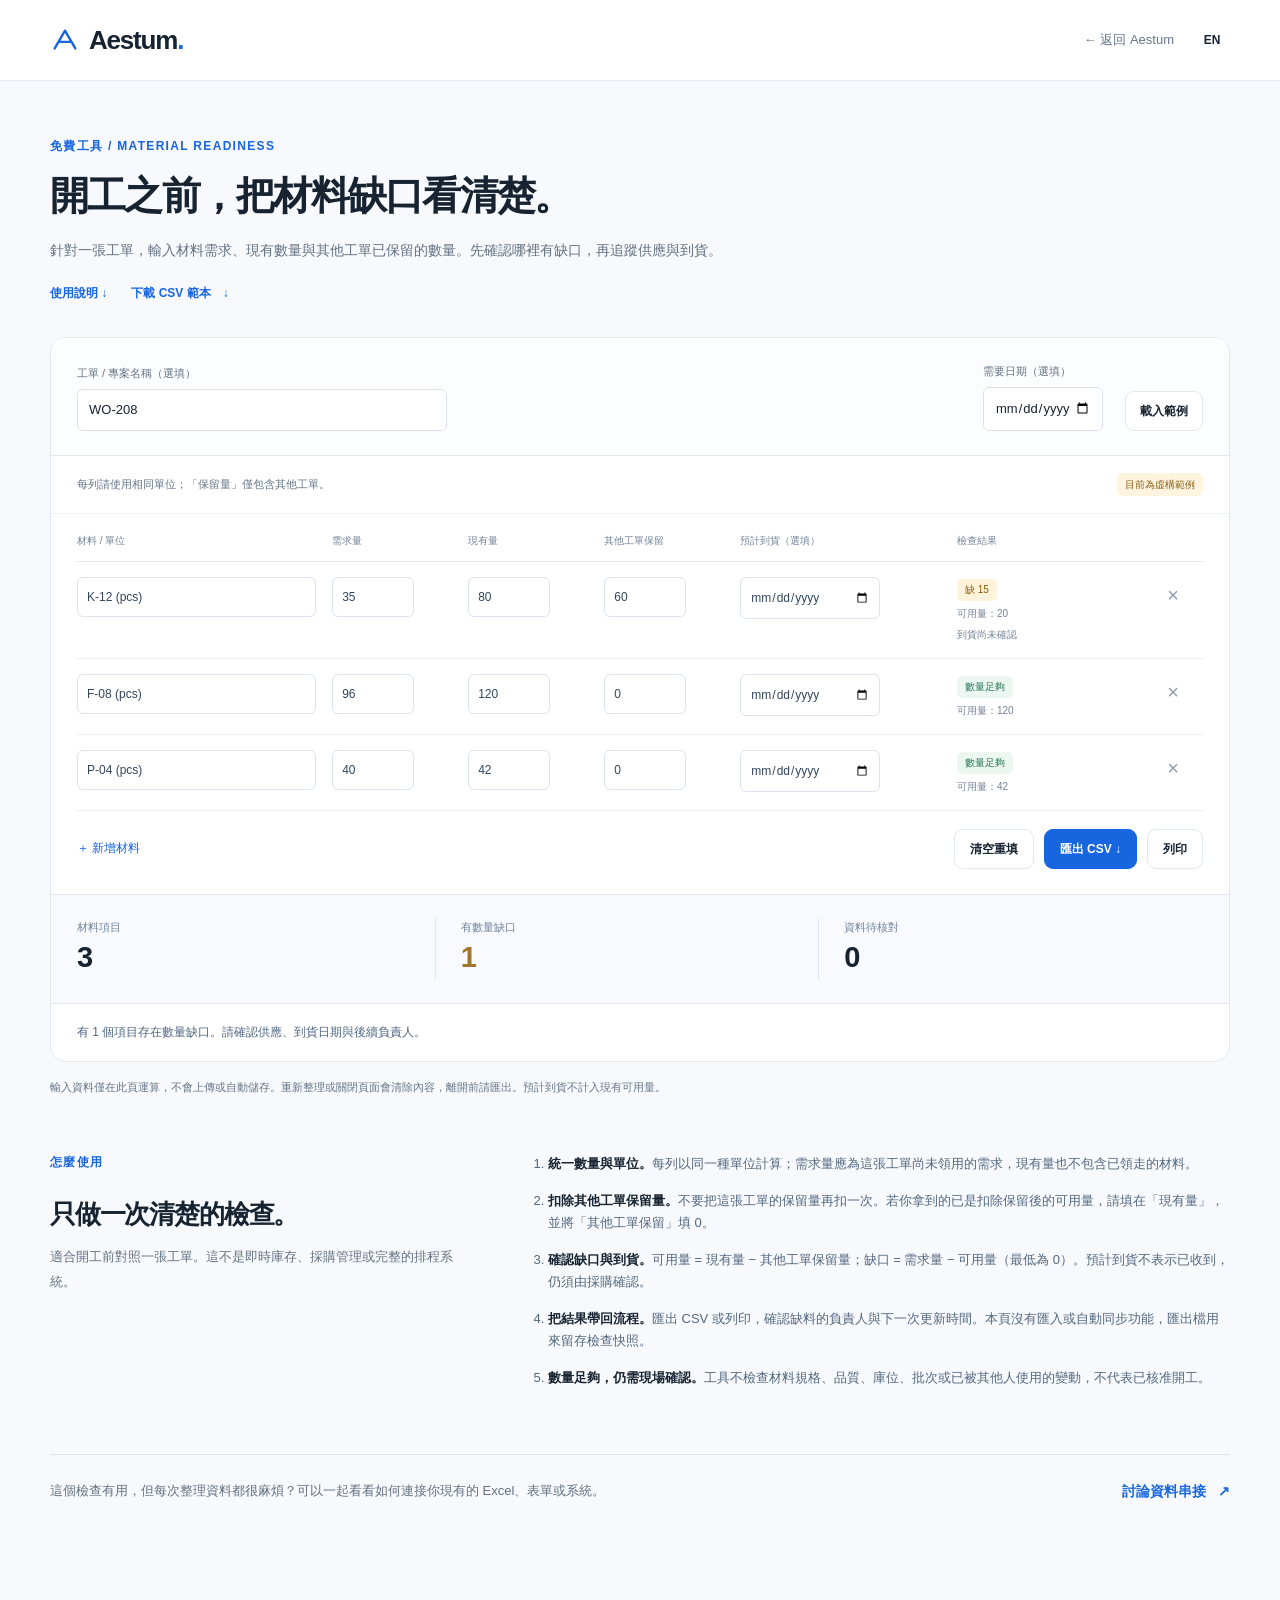
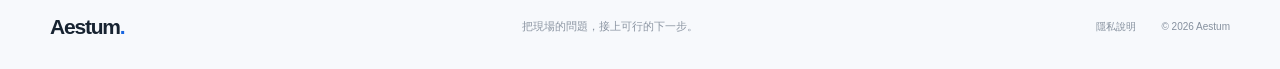
==== material-check.html @ a29f8782 "Build bilingual Aestum website and free material readiness tool" ====
<!doctype html>
<html lang="zh-Hant"><head><meta charset="utf-8"><meta name="viewport" content="width=device-width, initial-scale=1"><meta name="description" content="Aestum 免費開工前備料檢查工具。輸入工單的需求、現有量及其他工單保留量，找出材料缺口並匯出 CSV。資料僅在瀏覽器運算。"><meta name="theme-color" content="#f7f9fc"><title>免費備料檢查工具 — Aestum</title><link rel="icon" href="assets/favicon.svg" type="image/svg+xml"><link rel="stylesheet" href="styles.css"><script src="site.js" defer></script><script src="material-check.js" defer></script></head>
<body class="tool-page"><a class="skip-link" href="#main" data-i18n="skip">跳至主要內容</a><header class="site-header"><div class="container nav-wrap"><a class="brand" href="index.html" aria-label="Aestum 首頁"><svg class="brand-mark" viewBox="0 0 32 32" aria-hidden="true"><path d="M5 25 16 6l11 19M10 18h12"/></svg>Aestum<span class="brand-dot">.</span></a><div class="nav-actions"><a class="tool-nav-link" href="index.html#resources" data-i18n="backToSite">← 返回 Aestum</a><button class="lang-toggle" type="button" aria-label="Switch to English">EN</button></div></div></header>
<main class="tool-main container" id="main"><div class="tool-heading"><span class="eyebrow" data-i18n="toolEyebrow">免費工具 / MATERIAL READINESS</span><h1 data-i18n="toolPageTitle">開工之前，把材料缺口看清楚。</h1><p data-i18n="toolPageIntro">針對一張工單，輸入材料需求、現有數量與其他工單已保留的數量。先確認哪裡有缺口，再追蹤供應與到貨。</p></div><div class="tool-top-links"><a class="text-link" href="#guide" data-i18n="readGuide">使用說明 ↓</a><a class="text-link" href="assets/material-readiness-template.csv" download data-i18n="resourceDownload">下載 CSV 範本 <span aria-hidden="true">↓</span></a></div>
<section class="tool-workspace" aria-label="備料檢查表" data-i18n-aria="toolWorkspaceLabel"><div class="tool-job"><div class="job-name-field"><label for="job-name" data-i18n="jobLabel">工單 / 專案名稱（選填）</label><input id="job-name" type="text" maxlength="120" value="WO-208"></div><div><label for="needed-date" data-i18n="neededDateLabel">需要日期（選填）</label><input id="needed-date" type="date" min="2000-01-01" max="2100-12-31"></div><button id="load-sample" class="button button-secondary" type="button" data-i18n="loadSample">載入範例</button></div>
<div class="tool-data-notice"><span data-i18n="unitsNote">每列請使用相同單位；「保留量」僅包含其他工單。</span><span class="tool-sample-badge" id="sample-indicator" data-i18n="sampleIndicator">目前為虛構範例</span></div>
<div class="tool-table-scroll" role="region" tabindex="0" aria-label="材料表格；小螢幕可左右捲動" data-i18n-aria="tableScrollLabel"><table class="material-table"><caption class="sr-only" data-i18n="tableCaption">材料數量與缺口檢查</caption><thead><tr><th scope="col" data-i18n="materialName">材料 / 單位</th><th scope="col" data-i18n="required">需求量</th><th scope="col" data-i18n="stock">現有量</th><th scope="col" data-i18n="reservedShort">其他工單保留</th><th scope="col" data-i18n="expectedArrival">預計到貨（選填）</th><th scope="col" data-i18n="checkResult">檢查結果</th><th scope="col"><span class="sr-only" data-i18n="remove">移除</span></th></tr></thead><tbody id="material-rows"></tbody></table><p class="tool-empty" id="empty-message" hidden data-i18n="emptyRows">尚未加入材料。點選「新增材料」開始檢查。</p></div>
<div class="tool-toolbar"><button id="add-row" class="add-row" type="button" data-i18n="addMaterial">＋ 新增材料</button><div class="tool-toolbar-actions"><button id="start-blank" class="button button-secondary" type="button" data-i18n="startBlank">清空重填</button><button id="export-csv" class="button" type="button" data-i18n="exportCsv">匯出 CSV ↓</button><button id="print-check" class="button button-secondary" type="button" data-i18n="printCheck">列印</button></div></div>
<div class="tool-summary"><div><span data-i18n="totalItems">材料項目</span><strong id="total-count">0</strong></div><div class="summary-short"><span data-i18n="shortageItems">有數量缺口</span><strong id="shortage-count">0</strong></div><div><span data-i18n="verifyItems">資料待核對</span><strong id="invalid-count">0</strong></div></div><p id="result-note" class="tool-result-note" role="status" aria-live="polite"></p></section>
<p class="tool-privacy-note" data-i18n="toolPrivacy">輸入資料僅在此頁運算，不會上傳或自動儲存。重新整理或關閉頁面會清除內容，離開前請匯出。預計到貨不計入現有可用量。</p><noscript><p class="noscript-note">請啟用 JavaScript 使用試算；你仍可下載 CSV 範本並閱讀下方說明。 / Enable JavaScript to use the calculator.</p></noscript>
<section class="tool-guide" id="guide"><div><span class="eyebrow" data-i18n="guideEyebrow">怎麼使用</span><h2 data-i18n="guideTitle">只做一次清楚的檢查。</h2><p data-i18n="guideIntro">適合開工前對照一張工單。這不是即時庫存、採購管理或完整的排程系統。</p></div><ol class="guide-steps"><li data-i18n="guide1"><b>統一數量與單位。</b>每列以同一種單位計算；需求量應為這張工單尚未領用的需求，現有量也不包含已領走的材料。</li><li data-i18n="guide2"><b>扣除其他工單保留量。</b>不要把這張工單的保留量再扣一次。若你拿到的已是扣除保留後的可用量，請填在「現有量」，並將「其他工單保留」填 0。</li><li data-i18n="guide3"><b>確認缺口與到貨。</b>可用量 = 現有量 − 其他工單保留量；缺口 = 需求量 − 可用量（最低為 0）。預計到貨不表示已收到，仍須由採購確認。</li><li data-i18n="guide4"><b>把結果帶回流程。</b>匯出 CSV 或列印，確認缺料的負責人與下一次更新時間。本頁沒有匯入或自動同步功能，匯出檔用來留存檢查快照。</li><li data-i18n="guide5"><b>數量足夠，仍需現場確認。</b>工具不檢查材料規格、品質、庫位、批次或已被其他人使用的變動，不代表已核准開工。</li></ol><div class="tool-guide-callout"><p data-i18n="toolCtaText">這個檢查有用，但每次整理資料都很麻煩？可以一起看看如何連接你現有的 Excel、表單或系統。</p><a class="text-link" href="index.html?topic=materials#contact" data-i18n="toolCta">討論資料串接 <span aria-hidden="true">↗</span></a></div></section></main>
<footer class="site-footer container"><a class="brand" href="index.html">Aestum<span class="brand-dot">.</span></a><span data-i18n="footerLine">把現場的問題，接上可行的下一步。</span><div><a href="privacy.html" data-i18n="privacyLink">隱私說明</a><span>© 2026 Aestum</span></div></footer></body></html>
---- styles.css ----
:root{--ink:#172331;--muted:#647181;--blue:#1765df;--blue-dark:#1053bc;--line:#e3e8ef;--surface:#f5f7fa;--soft-blue:#edf4ff;--green:#197b61;--amber:#966008;--radius:22px;--font:Inter,-apple-system,BlinkMacSystemFont,"Segoe UI","Noto Sans TC","Microsoft JhengHei",sans-serif}
*{box-sizing:border-box}html{scroll-behavior:smooth;scroll-padding-top:100px}body{margin:0;background:#fff;color:var(--ink);font-family:var(--font);font-size:16px;line-height:1.7;-webkit-font-smoothing:antialiased}a{color:inherit;text-decoration:none}button,input,select,textarea{font:inherit}button,a,input,textarea,select{-webkit-tap-highlight-color:transparent}button{cursor:pointer}button:disabled{cursor:default;opacity:.55}a,button{touch-action:manipulation}button:focus-visible,a:focus-visible,input:focus-visible,select:focus-visible,textarea:focus-visible,summary:focus-visible,[tabindex="0"]:focus-visible{outline:3px solid #75a7f3;outline-offset:5px}button{color:inherit}h1,h2,h3,h4,p{margin:0}h1,h2,h3,h4{line-height:1.3;letter-spacing:-.035em}p{overflow-wrap:break-word}svg{display:block}img{max-width:100%}[hidden]{display:none!important}.container{width:min(1180px,calc(100% - 80px));margin-inline:auto}.text-blue{color:var(--blue)}.skip-link{position:fixed;z-index:100;left:18px;top:-80px;background:var(--ink);color:white;padding:10px 20px;border-radius:8px}.skip-link:focus{top:12px}
.site-header{position:sticky;top:0;background:rgba(255,255,255,.94);backdrop-filter:blur(20px);border-bottom:1px solid rgba(227,232,239,.8);z-index:30}.nav-wrap{min-height:80px;display:flex;align-items:center;justify-content:space-between;gap:24px}.brand{font-size:26px;font-weight:700;letter-spacing:-1.2px;display:inline-flex;align-items:center;line-height:1;white-space:nowrap}.brand-dot{color:var(--blue)}.brand-mark{width:30px;height:30px;fill:none;stroke:var(--blue);stroke-width:2.5;stroke-linecap:round;stroke-linejoin:round;margin-right:9px}.desktop-nav{display:flex;gap:30px;font-size:14px;font-weight:500}.desktop-nav a{color:#4e5a68;transition:color .2s}.desktop-nav a:hover,.text-link:hover{color:var(--blue-dark)}.nav-actions{display:flex;align-items:center;gap:20px}.lang-toggle{padding:8px 4px;border:0;background:transparent;font-size:12px;font-weight:600;min-width:36px}.button{display:inline-flex;align-items:center;justify-content:center;gap:20px;background:var(--blue);color:#fff;border:1px solid var(--blue);border-radius:9px;padding:13px 23px;font-weight:600;font-size:15px;line-height:1.5;min-height:49px;transition:background .2s,transform .2s,box-shadow .2s}.button:hover{background:var(--blue-dark);border-color:var(--blue-dark);box-shadow:0 5px 16px #1765df1a;transform:translateY(-1px)}.button-small{padding:9px 16px;min-height:40px;font-size:13px;gap:17px}.button-secondary{background:white;color:var(--ink);border-color:var(--line)}.button-secondary:hover{background:var(--surface);border-color:#bac8db}.menu-toggle{display:none;width:38px;height:40px;border:0;background:none;padding:10px 4px}.menu-toggle span{display:block;height:2px;background:var(--ink);margin:6px 0;border-radius:2px}.mobile-nav{padding:8px 24px 20px;border-top:1px solid var(--line)}.mobile-nav a{display:block;padding:10px 0;font-size:15px}
.hero{display:grid;grid-template-columns:1fr 1.05fr;align-items:center;gap:40px;min-height:695px;padding-block:86px 96px}.eyebrow{display:flex;align-items:center;gap:12px;color:var(--blue);font-size:12px;font-weight:650;letter-spacing:.11em;line-height:1.6;margin-bottom:24px}.eyebrow-line{width:24px;height:2px;background:var(--blue)}h1{font-size:clamp(40px,4.1vw,58px);font-weight:650;line-height:1.3;letter-spacing:-.065em}.hero-description{font-size:16px;line-height:1.95;color:var(--muted);margin-top:25px;max-width:455px}.hero-actions{display:flex;align-items:center;gap:28px;margin-top:31px;flex-wrap:wrap}.text-link{display:inline-flex;align-items:center;gap:12px;font-size:14px;font-weight:600;color:var(--blue);line-height:1.6}.hero-footnote{font-size:12px;color:#747f8b;margin-top:22px}.hero-visual{position:relative;padding:30px 0 32px 8px;isolation:isolate}.hero-visual:before{content:"";position:absolute;inset:-50px -24px -55px -40px;border-radius:50%;background:radial-gradient(ellipse,#e6effe8a 0%,#f5f8fc77 47%,transparent 70%);z-index:-2}.orbit{position:absolute;border:1px solid #e2eaf480;border-radius:50%;z-index:-1;pointer-events:none}.orbit-one{inset:-22px 0 -12px -20px;transform:rotate(-18deg)}.orbit-two{inset:12px -12px 5px -45px;transform:rotate(19deg)}.workspace-preview{border:1px solid #e2e7ef;border-radius:15px;background:#fff;box-shadow:0 25px 75px #243e6812,0 6px 15px #1d335407;transform:rotate(-1.5deg);overflow:hidden}.preview-top{padding:17px 22px;display:flex;align-items:center;justify-content:space-between;border-bottom:1px solid #edf0f5}.preview-brand{display:flex;align-items:center;gap:9px;font-size:11px;font-weight:650}.mini-mark{display:inline-flex;align-items:center;justify-content:center;width:21px;height:21px;background:var(--blue);color:#fff;border-radius:5px;font-size:12px}.sample-label{font-size:10px;letter-spacing:.02em;color:#728090;border:1px solid #e6eaf0;border-radius:5px;padding:3px 7px;white-space:nowrap}.preview-heading{display:flex;align-items:center;justify-content:space-between;padding:24px 24px 17px}.micro-label{font-size:10px;letter-spacing:.09em;color:#6e7b8d;font-weight:550}.preview-heading h2{font-size:22px;margin-top:6px;font-weight:650}.preview-date{font-size:10px;color:#8b94a0}.preview-metrics{display:grid;grid-template-columns:repeat(3,1fr);margin:0 24px 19px;padding:16px;background:#f7f9fc;border-radius:9px}.preview-metrics>div{padding:0 14px;border-right:1px solid #e5eaf1}.preview-metrics>div:first-child{padding-left:0}.preview-metrics>div:last-child{border:0;padding-right:0}.preview-metrics span{font-size:10px;display:block;color:var(--muted)}.preview-metrics strong{display:flex;align-items:center;gap:9px;margin-top:2px;font-size:29px;line-height:1.3;font-weight:550;letter-spacing:-1px}.preview-metrics .metric-dot{width:5px;height:5px;border-radius:50%}.amber{background:#d59c3e}.blue{background:#5a8bea}.green{background:#51a389}.preview-task{display:flex;align-items:center;gap:12px;margin:0 24px;padding:14px 0;border-bottom:1px solid #edf0f5}.preview-task:last-of-type{border:0}.preview-task>div{flex:1;min-width:0}.preview-task b{font-weight:600;font-size:11px;display:block;line-height:1.6}.preview-task p{font-size:10px;color:#7b8694;margin-top:2px}.task-icon{width:32px;height:32px;border-radius:8px;display:grid;place-items:center;flex-shrink:0}.task-icon svg{width:19px;height:19px;stroke:currentColor;fill:none;stroke-width:1.5;stroke-linecap:round;stroke-linejoin:round}.amber-icon{background:#fff5e6;color:#b28230}.blue-icon{background:#edf3ff;color:#4b7ecc}.gray-icon{background:#f0f3f7;color:#697c92}.pill{display:inline-flex;align-items:center;justify-content:center;font-size:10px;font-weight:500;padding:3px 8px;border-radius:5px;white-space:nowrap;line-height:1.6}.pill-amber{background:#fff3db;color:#8b5907}.pill-blue{background:#eef3fe;color:#3968b7}.pill-gray{background:#f1f3f7;color:#627082}.pill-green{background:#edf7f2;color:#287956}.preview-bottom{display:flex;align-items:center;gap:7px;font-size:10px;color:#738295;padding:15px 24px}.status-dot{width:5px;height:5px;border-radius:50%;background:#66a989}.floating-note{position:absolute;bottom:7px;right:20px;display:flex;align-items:center;gap:11px;background:white;box-shadow:0 12px 32px #283f6912;border:1px solid #e8edf4;border-radius:12px;padding:14px 21px;transform:rotate(1deg)}.note-check{width:28px;height:28px;border-radius:50%;display:grid;place-items:center;background:#eaf5ef;color:#2b9067;font-size:14px}.floating-note strong,.floating-note span:not(.note-check){display:block;font-size:11px}.floating-note strong{font-weight:600}.floating-note span:not(.note-check){font-size:10px;color:var(--muted);margin-top:2px}
.context-strip{background:#fafbfd;border-block:1px solid #edf0f5}.context-inner{display:flex;align-items:center;justify-content:space-between;padding-block:25px;gap:24px}.context-inner p{font-size:13px;font-weight:600;color:#5b6979}.context-inner>div{display:flex;align-items:center;gap:24px;font-size:12px;color:#778190}.context-inner i{width:3px;height:3px;background:#aeb8c5;border-radius:50%}.section{padding-block:104px}.section-heading{display:flex;justify-content:space-between;align-items:flex-end;gap:30px;margin-bottom:42px}.section-heading .eyebrow,.resource-copy .eyebrow,.about-heading .eyebrow,.contact-section .eyebrow{margin-bottom:15px}h2{font-size:36px;font-weight:600;line-height:1.4;letter-spacing:-.045em}.section-heading>p{font-size:14px;color:var(--muted);line-height:1.9;padding-bottom:4px}.scenario-tabs{display:grid;grid-template-columns:repeat(4,1fr);border-bottom:1px solid var(--line);margin-bottom:0}.scenario-tabs button{border:0;background:none;display:flex;gap:14px;align-items:center;padding:20px 12px;font-size:14px;font-weight:550;color:var(--muted);position:relative}.scenario-tabs button>span:first-child{font-size:10px;color:#8b98aa;font-weight:500;letter-spacing:.03em}.scenario-tabs button[aria-selected="true"]{color:var(--blue)}.scenario-tabs button[aria-selected="true"]:after{content:"";height:3px;position:absolute;bottom:-1px;left:0;right:0;background:var(--blue);border-radius:2px}.scenario-tabs button:hover{background:#f8faff}.scenario-panel{display:grid;grid-template-columns:.83fr 1fr;gap:66px;padding:43px 40px;background:#f7f9fc;border:1px solid #e8edf3;border-top:0;border-radius:0 0 16px 16px;align-items:center;min-height:458px}.scenario-number{font-size:10px;color:#73839b;letter-spacing:.14em;font-weight:600;display:block;margin-bottom:18px}.scenario-copy h3{font-size:29px;line-height:1.5;font-weight:600;margin-bottom:16px}.scenario-copy>p{font-size:14px;color:var(--muted);line-height:1.95}.scenario-outcome{border-left:2px solid #b9cdeb;padding-left:15px;margin:23px 0}.scenario-outcome p{font-size:12px;color:#53647a;margin-top:6px;line-height:1.8}.demo-surface{background:white;border:1px solid #e2e8f1;border-radius:12px;box-shadow:0 8px 25px #273d5c05;overflow:hidden}.demo-header{display:flex;justify-content:space-between;align-items:center;gap:12px;padding:18px 20px;border-bottom:1px solid #edf0f5}.demo-header strong{font-size:12px;font-weight:600}.capacity-chart{padding:25px 23px 19px}.chart-scale{display:flex;justify-content:space-between;font-size:10px;color:#8a95a3;margin-bottom:22px}.chart-row{margin-bottom:19px}.chart-row>div:first-child{display:flex;justify-content:space-between;font-size:12px;margin-bottom:8px}.chart-row b{font-weight:600;font-size:12px}.chart-row small{font-weight:400;color:#8b96a4}.chart-track{height:13px;background:#f0f3f8;position:relative;border-radius:3px}.chart-track>span{display:block;width:var(--bar);background:#80a9e7;height:100%;border-radius:3px}.chart-track>i{position:absolute;left:80%;height:21px;top:-4px;width:1px;background:#93a1b4}.overloaded .chart-track>span{background:#dcb777}.overloaded>div:first-child>span{color:#956d2f}.exception-note{margin:0 20px 19px;background:#fff9ef;border:1px solid #f7ecd8;border-radius:8px;display:flex;align-items:flex-start;gap:11px;padding:13px}.exception-symbol{flex-shrink:0;border:1px solid #c79848;border-radius:50%;width:17px;height:17px;line-height:15px;font-size:11px;text-align:center;color:#ad7c2b;margin-top:2px}.exception-note b{font-size:11px;font-weight:600;color:#8b672f}.exception-note p{font-size:10px;color:#917c5c;margin-top:4px}.demo-footnote{font-size:10px;color:#7f8b9b;padding:0 20px 17px;line-height:1.8}.examples-note{text-align:center;color:#87909b;font-size:11px;margin-top:19px}.material-equation{display:flex;align-items:center;justify-content:space-around;padding:24px 14px}.material-equation>div{display:flex;flex-direction:column;text-align:center}.material-equation>span{color:#a4aeba}.material-equation div>span{font-size:10px;color:var(--muted)}.material-equation strong{font-size:29px;font-weight:550;line-height:1.5}.equation-result strong{color:var(--blue)}.demo-table{margin:0 20px 20px}.demo-table-row{display:grid;grid-template-columns:1fr .7fr .8fr;gap:12px;padding:11px 3px;font-size:11px;border-bottom:1px solid #edf0f5;align-items:center}.demo-table-row .pill{justify-self:start}.table-heading{font-size:10px;color:#8a94a1}.handoff-detail{padding:22px}.handoff-detail h4{font-size:19px;margin:15px 0 22px}.detail-pair{display:flex;justify-content:space-between;padding:10px 0;border-bottom:1px solid #eef1f6;font-size:11px}.detail-pair>span{color:var(--muted)}.event-line{display:flex;gap:12px;margin-top:19px;align-items:flex-start}.event-line>i{width:8px;height:8px;border-radius:50%;background:#b7cce9;margin-top:5px;flex-shrink:0}.event-line b{display:block;font-size:11px;font-weight:500}.event-line div>span{display:block;font-size:10px;color:#8b97a5;margin-top:3px}.brief-item{margin:0 20px;display:flex;gap:14px;padding:18px 0;border-bottom:1px solid #edf0f5}.brief-item>span{font-size:10px;color:#7091c2;margin-top:3px}.brief-item b{font-size:12px;font-weight:600}.brief-item p{font-size:11px;color:var(--muted);margin-top:3px}.brief-item small{font-size:9px;color:#8b97a5}.review-note{margin:17px 20px 12px;font-size:10px;color:#48648b;background:#f2f6fc;border-radius:6px;padding:10px 12px}
.resource-section{background:#f4f7fb;border-block:1px solid #ebeff5;padding-block:85px}.resource-layout{display:grid;grid-template-columns:1.15fr .85fr;gap:110px;align-items:center}.resource-copy h2{font-size:39px}.resource-copy>p{font-size:14px;color:var(--muted);line-height:1.95;max-width:470px;margin-top:21px}.check-list{list-style:none;padding:0;margin:22px 0 26px;display:grid;gap:8px;font-size:13px;color:#536173}.check-list li:before{content:"✓";color:var(--blue);margin-right:12px;font-size:12px}.resource-actions{display:flex;align-items:center;gap:24px;flex-wrap:wrap}.small-note,.resource-copy .small-note{font-size:11px;color:#7a8594;line-height:1.8;margin-top:16px}.tool-preview{display:block;background:white;border:1px solid #e1e7ef;border-radius:18px;padding:29px 32px;box-shadow:0 18px 45px #233e6310;transition:transform .2s,box-shadow .2s}.tool-preview:hover{transform:translateY(-4px);box-shadow:0 23px 55px #233e6318}.tool-preview-top{display:flex;justify-content:space-between;align-items:center;margin-bottom:33px}.tool-preview-top svg{width:43px;height:43px;stroke:#6289c4;fill:#f4f8ff;stroke-width:1.5}.free-tag{color:var(--blue);background:#edf4ff;border-radius:5px;padding:5px 10px;font-size:10px}.tool-preview h3{font-size:25px;margin:10px 0 8px;font-weight:600}.tool-preview>p{font-size:13px;color:var(--muted);margin-bottom:21px}.tool-sample-row{display:flex;justify-content:space-between;align-items:center;padding:12px 0;border-bottom:1px solid #eff2f6;font-size:12px;color:#536173}.tool-check{color:var(--green);font-size:13px;padding-right:8px}.tool-preview-bottom{display:flex;justify-content:space-between;align-items:center;margin-top:23px;font-size:10px;color:#85909e}.round-arrow{display:grid;place-items:center;border-radius:50%;background:#f0f5fe;color:var(--blue);width:30px;height:30px;font-size:17px}.steps{display:grid;grid-template-columns:repeat(3,1fr);gap:45px;padding-top:7px}.steps article{border-top:1px solid #d7e0eb;padding-top:24px}.step-number{font-size:12px;color:var(--blue);font-weight:550;display:inline-block;margin-bottom:24px}.steps h3{font-size:21px;font-weight:600;margin-bottom:14px}.steps p{color:var(--muted);font-size:13px;line-height:1.95}.step-output{display:block;font-size:11px;color:#41618b;margin-top:23px}.about-section{background:#f8f9fb;border-block:1px solid #edf0f4;padding-block:86px}.about-layout{display:grid;grid-template-columns:1fr 1.05fr;gap:100px}.founder-signature{display:flex;align-items:center;gap:13px;margin:32px 0 21px}.avatar-monogram{height:44px;width:44px;display:grid;place-items:center;background:#e8edf4;color:#566a85;border-radius:50%;font-size:14px;letter-spacing:-1px}.founder-signature strong{font-size:15px;font-weight:600;display:block}.founder-signature div>span{font-size:10px;color:#7c8795;display:block}.about-lead{font-size:15px;color:#4e5e72;line-height:1.95;margin-bottom:15px}.experience-row{display:flex;gap:25px;padding:22px 0;border-bottom:1px solid #e4e9f0}.experience-row>span{font-size:10px;color:#8b9bb0;margin-top:3px}.experience-row h3{font-size:15px;font-weight:600;margin-bottom:7px;letter-spacing:-.01em}.experience-row p{font-size:12px;color:#748093;line-height:1.9}.faq-section{display:grid;grid-template-columns:1fr 1.35fr;gap:65px}.faq-section h2{font-size:31px}.faq-section .eyebrow{margin-bottom:15px}.faq-list details{border-bottom:1px solid var(--line);padding:20px 0}.faq-list details:first-child{padding-top:0}.faq-list summary{list-style:none;font-size:14px;font-weight:550;cursor:pointer;position:relative;padding-right:30px}.faq-list summary::-webkit-details-marker{display:none}.faq-list summary:after{content:"+";position:absolute;right:3px;top:-2px;color:#7b8ca4;font-size:20px;font-weight:400}.faq-list details[open] summary:after{content:"−"}.faq-list details p{font-size:13px;color:var(--muted);line-height:1.9;padding-top:15px}
.contact-section{background:#eef4fd;padding-block:77px;border-block:1px solid #e3ebf8}.contact-layout{display:grid;grid-template-columns:1fr .88fr;gap:125px}.contact-section h2{font-size:40px}.contact-section .contact-layout>div>p:not(.copy-status){font-size:14px;line-height:1.9;color:#63758f;margin-top:22px}.contact-email{display:flex;align-items:center;gap:15px;font-size:19px;letter-spacing:-.3px;font-weight:500;margin-top:28px;color:#255ba4}.copy-email{display:block;font-size:11px;background:none;border:0;padding:5px 0;color:#647e9f;margin-top:5px}.copy-email:hover{text-decoration:underline}.copy-status{font-size:11px;color:#40638f;min-height:18px;margin-top:4px}.contact-form{background:white;border:1px solid #dfe8f4;padding:25px 27px;border-radius:14px;box-shadow:0 8px 22px #38578304}.contact-form label{display:block;font-size:12px;font-weight:550;margin-bottom:8px}.contact-form select,.contact-form textarea{width:100%;border:1px solid #dde4ee;background:#fbfcfe;border-radius:7px;font-size:12px;padding:11px 12px;color:#41536b;margin-bottom:18px}.contact-form textarea{resize:vertical;min-height:112px;line-height:1.8}.contact-form textarea::placeholder{color:#8f9caf}.contact-form .button{width:100%;font-size:13px;min-height:44px;padding-block:10px}.contact-form .small-note{font-size:10px;margin-top:12px;color:#8491a2}.site-footer{display:flex;align-items:center;justify-content:space-between;gap:25px;padding-block:32px}.site-footer .brand{font-size:21px}.site-footer>span{font-size:11px;color:#8b95a2}.site-footer>div{display:flex;gap:25px;font-size:10px;color:#85909e}.site-footer a:hover{color:var(--blue)}.noscript-note{padding:16px;background:#fff4dd;font-size:13px;text-align:center}
.tool-page{background:#f7f9fc}.tool-nav-link{font-size:13px;color:#64758b}.tool-main{padding-block:56px 80px}.tool-heading{max-width:740px}.tool-heading h1{font-size:39px;letter-spacing:-.045em}.tool-heading>p{font-size:14px;color:var(--muted);margin-top:17px}.tool-heading .eyebrow{margin-bottom:15px}.tool-top-links{display:flex;gap:24px;flex-wrap:wrap;margin:21px 0 34px}.tool-top-links a{font-size:12px}.tool-workspace{background:white;border:1px solid var(--line);border-radius:16px;overflow:hidden}.tool-job{display:flex;align-items:flex-end;gap:22px;padding:24px 26px;background:#fcfdff;border-bottom:1px solid var(--line)}.tool-job label{display:block;font-size:11px;color:var(--muted);margin-bottom:6px}.tool-job input{padding:9px 11px;border:1px solid #dbe2ec;border-radius:6px;background:white;min-height:40px;font-size:13px;color:var(--ink);max-width:100%}.job-name-field{flex:1}.job-name-field input{width:100%;max-width:370px}.tool-job button{font-size:12px;padding:9px 14px;min-height:40px}.tool-data-notice{display:flex;justify-content:space-between;align-items:center;gap:16px;padding:17px 26px;font-size:11px;color:#758499;border-bottom:1px solid #eef1f5}.tool-sample-badge{font-size:10px;color:#876119;background:#fff4df;border-radius:5px;padding:3px 8px;white-space:nowrap}.tool-table-scroll{overflow-x:auto;padding:0 26px}.material-table{width:100%;border-collapse:collapse;min-width:825px;text-align:left;font-size:12px}.material-table th{font-size:10px;font-weight:500;color:#738298;padding:18px 8px 12px;border-bottom:1px solid var(--line);white-space:nowrap}.material-table td{padding:15px 8px;border-bottom:1px solid #edf1f6;vertical-align:top}.material-table th:first-child,.material-table td:first-child{padding-left:0}.material-table td:last-child,.material-table th:last-child{padding-right:0}.material-table input{width:100%;min-width:0;padding:9px 9px;border:1px solid #dce4ef;border-radius:6px;background:#fff;color:#33455e;font-size:12px;min-height:38px}.material-table input[type="number"]{width:82px}.material-table input[type="date"]{width:140px}.material-table .item-name{min-width:145px}.material-table .row-status{min-width:145px;padding-top:17px}.row-detail{display:block;font-size:10px;color:#738399;line-height:1.6;margin-top:5px}.remove-row{display:grid;place-items:center;width:30px;height:36px;background:none;border:0;font-size:20px;color:#8e9baf}.remove-row:hover{color:#b44646;background:#fff1f1;border-radius:5px}.material-table input[aria-invalid="true"]{border-color:#bc5a41;background:#fffbf9}.pill-error{background:#ffefea;color:#a3422c}.tool-empty{padding:28px;text-align:center;font-size:13px;color:var(--muted)}.tool-toolbar{display:flex;justify-content:space-between;gap:20px;align-items:center;padding:18px 26px 25px}.tool-toolbar button{font-size:12px}.tool-toolbar .button{min-height:40px;padding:9px 15px}.add-row{border:0;background:none;color:var(--blue);padding:8px 0;font-weight:500}.tool-toolbar-actions{display:flex;gap:10px;flex-wrap:wrap}.tool-summary{display:grid;grid-template-columns:repeat(3,1fr);border-block:1px solid #e2e8f1;background:#f8faff;padding:23px 26px;gap:25px}.tool-summary>div{border-right:1px solid #e1e7f0}.tool-summary>div:last-child{border:0}.tool-summary span{font-size:11px;color:#72839b;display:block}.tool-summary strong{display:block;font-size:29px;font-weight:550;line-height:1.5;letter-spacing:-1px}.tool-summary .summary-short strong{color:#a1762e}.tool-result-note{padding:17px 26px;font-size:12px;color:#506682;line-height:1.9;min-height:55px}.tool-privacy-note{font-size:11px;color:#7c8a9c;line-height:1.9;margin-top:15px}.tool-guide{margin-top:55px;display:grid;grid-template-columns:1fr 1.7fr;gap:65px}.tool-guide h2{font-size:26px}.tool-guide p{font-size:13px;color:var(--muted);line-height:1.9;margin-top:13px}.guide-steps{padding-left:20px;margin:0;display:grid;gap:15px;font-size:13px;color:#53677f}.guide-steps b{font-weight:600;color:var(--ink)}.tool-guide-callout{grid-column:1/-1;border-top:1px solid #dce5f1;padding-top:24px;display:flex;align-items:center;justify-content:space-between;gap:25px}.tool-guide-callout p{margin:0;max-width:750px;font-size:13px}.legal-main{max-width:760px;padding-block:65px 90px}.legal-main h1{font-size:36px;margin-bottom:28px}.legal-main h2{font-size:21px;margin:28px 0 12px}.legal-main p,.legal-main li{font-size:14px;color:#5e7086;line-height:1.95}.legal-main a{color:var(--blue)}
html[lang="en"] h1{font-size:clamp(40px,4.4vw,59px);letter-spacing:-.055em;line-height:1.12}html[lang="en"] .hero-description{font-size:16px;line-height:1.85}html[lang="en"] .preview-task b{font-size:10px}html[lang="en"] .preview-metrics span{font-size:9px}html[lang="en"] h2{letter-spacing:-.045em}html[lang="en"] .scenario-copy h3{font-size:29px;line-height:1.3}html[lang="en"] .desktop-nav{gap:24px}html[lang="en"] .tool-heading h1{font-size:39px}
@media(min-width:1500px){.hero{min-height:745px}.container{width:min(1200px,calc(100% - 100px))}}
@media(max-width:1050px){.container{width:calc(100% - 56px)}.desktop-nav{gap:18px;font-size:12px}.nav-actions{gap:12px}.hero{gap:25px;padding-block:70px;min-height:650px}h1{font-size:44px}.hero-description{font-size:14px}.hero-actions{gap:20px}.preview-task{margin-inline:18px;gap:8px}.preview-task .pill{font-size:9px;padding:3px 5px}.preview-metrics{margin-inline:18px}.preview-heading{padding-inline:18px}.preview-heading h2{font-size:20px}.scenario-panel{gap:35px;padding:32px 28px}.scenario-copy h3{font-size:25px}.scenario-copy>p{font-size:13px}.resource-layout{gap:65px}.about-layout{gap:60px}.contact-layout{gap:65px}.context-inner>div{gap:17px}.section-heading h2{font-size:31px}.section-heading>p{font-size:12px}.hero-visual:before{inset:-30px -10px}.orbit-two{inset:12px -10px 5px -20px}}
@media(max-width:820px){.desktop-nav{display:none}.menu-toggle{display:block}.nav-wrap{min-height:72px}.nav-actions{gap:18px}.hero{grid-template-columns:1fr;padding-block:55px 60px;gap:30px}.hero-copy{max-width:650px}.hero h1{font-size:52px}.hero-description{font-size:16px;max-width:520px}.hero-visual{width:100%;max-width:550px;justify-self:center;padding-top:15px}.preview-task b{font-size:12px}.preview-task p{font-size:10px}.preview-task .pill{font-size:10px}.preview-heading h2{font-size:24px}.context-inner{align-items:flex-start;flex-direction:column;gap:12px}.context-inner>div{gap:24px}.section{padding-block:70px}.section-heading{display:block;margin-bottom:29px}.section-heading>p{margin-top:18px;font-size:14px}.scenario-panel{grid-template-columns:1fr;gap:30px;padding:30px}.scenario-copy h3{font-size:28px}.scenario-copy>p{max-width:540px;font-size:14px}.scenario-outcome{margin:18px 0}.demo-surface{max-width:580px;width:100%}.scenario-tabs button{font-size:12px;gap:10px;padding:16px 8px}.scenario-tabs button>span:first-child{font-size:9px}.resource-layout{gap:40px;grid-template-columns:1fr .85fr}.resource-copy h2{font-size:31px}.tool-preview{padding:23px}.tool-preview h3{font-size:22px}.steps{gap:25px}.steps h3{font-size:18px}.about-layout{gap:40px;grid-template-columns:.9fr 1fr}.about-heading h2{font-size:30px}.founder-signature div>span{font-size:9px}.faq-section{grid-template-columns:1fr;gap:30px}.contact-layout{gap:35px}.contact-section h2{font-size:34px}.contact-email{font-size:16px}.contact-form{padding:22px}.site-footer{flex-wrap:wrap}.site-footer>span{order:3;width:100%}.tool-job{flex-wrap:wrap}.tool-job .job-name-field{min-width:180px}.tool-job button{margin-left:auto}.tool-guide{gap:30px;grid-template-columns:1fr 1.5fr}.tool-guide-callout{flex-direction:column;align-items:flex-start}}
@media(max-width:600px){.container{width:calc(100% - 40px)}.nav-wrap{min-height:68px;gap:10px}.brand{font-size:24px}.brand-mark{width:25px;height:25px;margin-right:7px}.nav-actions{gap:12px}.nav-contact{display:none}.hero{padding-top:42px;padding-bottom:45px;gap:27px}.hero .eyebrow{font-size:10px;margin-bottom:21px}.hero h1{font-size:42px;line-height:1.35}.hero-description{font-size:14px;line-height:1.9;margin-top:19px}.hero-description br{display:none}.hero-actions{gap:20px;margin-top:24px}.hero-actions .button{font-size:13px;padding:12px 18px;gap:14px}.hero-actions .text-link{font-size:12px}.hero-footnote{font-size:10px;margin-top:18px}.hero-visual{padding:14px 4px 28px;max-width:440px}.workspace-preview{transform:none;border-radius:12px}.orbit{display:none}.preview-top{padding:14px 15px}.preview-heading{padding:19px 16px 15px}.preview-heading h2{font-size:20px}.preview-metrics{margin:0 15px 9px;padding:13px}.preview-metrics>div{padding:0 10px}.preview-metrics span{font-size:9px}.preview-metrics strong{font-size:25px}.preview-task{margin-inline:16px;padding:12px 0;gap:9px}.preview-task b{font-size:10px}.preview-task p{font-size:9px}.preview-task .pill{font-size:8px;padding:3px 5px}.task-icon{width:27px;height:27px}.task-icon svg{width:16px}.preview-bottom{font-size:9px;padding:13px 16px}.floating-note{right:16px;bottom:2px;padding:10px 15px;border-radius:9px}.floating-note strong{font-size:10px}.floating-note span:not(.note-check){font-size:9px}.note-check{width:24px;height:24px;font-size:12px}.context-inner{padding-block:20px;gap:10px}.context-inner p{font-size:12px}.context-inner>div{font-size:10px;gap:13px;flex-wrap:wrap}.section{padding-block:58px}.eyebrow{font-size:10px;margin-bottom:15px}.section-heading h2,h2{font-size:28px;line-height:1.5}.section-heading>p{font-size:13px;margin-top:14px}.scenario-tabs{grid-template-columns:repeat(2,1fr);gap:0;border:1px solid var(--line);border-radius:10px 10px 0 0;overflow:hidden;background:#fff}.scenario-tabs button{padding:14px 13px;gap:10px;border-bottom:1px solid #edf1f6;font-size:12px}.scenario-tabs button[aria-selected="true"]{background:#eef4fe}.scenario-tabs button[aria-selected="true"]:after{height:2px}.scenario-panel{padding:26px 18px;gap:28px}.scenario-copy h3{font-size:25px;margin-bottom:13px}.scenario-copy>p{font-size:13px}.scenario-number{font-size:9px;margin-bottom:14px}.scenario-copy .text-link{font-size:12px}.scenario-outcome p{font-size:11px}.demo-header{padding:15px 13px;gap:7px}.demo-header strong{font-size:10px}.sample-label{font-size:8px;padding:3px 5px}.capacity-chart{padding:20px 15px 8px}.chart-scale{font-size:9px}.chart-row b,.chart-row>div:first-child{font-size:11px}.exception-note{margin:0 13px 15px;padding:10px;gap:8px}.exception-note b{font-size:10px}.exception-note p{font-size:9px}.demo-footnote{padding-inline:13px;font-size:9px}.examples-note{font-size:10px;text-align:left;line-height:1.8}.material-equation{padding-inline:10px}.material-equation div>span{font-size:9px}.material-equation strong{font-size:25px}.demo-table{margin-inline:13px}.demo-table-row{font-size:10px;gap:7px}.demo-table-row .pill{font-size:9px}.handoff-detail{padding:18px 15px}.handoff-detail h4{font-size:18px}.brief-item{margin-inline:14px;gap:10px;padding:14px 0}.brief-item b{font-size:11px}.brief-item p{font-size:10px}.review-note{margin-inline:14px;font-size:9px}.resource-section{padding-block:55px}.resource-layout{grid-template-columns:1fr;gap:35px}.resource-copy h2{font-size:31px}.resource-copy>p{font-size:13px}.check-list{font-size:12px;margin-block:19px 24px}.resource-actions{gap:20px}.resource-actions .button{font-size:13px}.resource-actions .text-link{font-size:12px}.resource-copy .small-note{font-size:10px}.tool-preview{max-width:400px;width:100%;padding:26px;justify-self:center}.steps{grid-template-columns:1fr;gap:26px}.steps article{padding-top:20px;display:grid;grid-template-columns:35px 1fr;gap:0 15px}.step-number{grid-row:1/4;margin-top:3px;margin-bottom:0}.steps h3{font-size:20px;margin-bottom:10px}.steps p{font-size:13px}.step-output{grid-column:2;margin-top:15px}.about-section{padding-block:57px}.about-layout{grid-template-columns:1fr;gap:32px}.about-heading h2{font-size:30px}.founder-signature{margin-block:25px 17px}.founder-signature div>span{font-size:10px}.about-lead{font-size:14px}.experience-row{gap:20px}.faq-section{gap:24px}.faq-section h2{font-size:28px}.faq-list summary{font-size:13px}.faq-list details p{font-size:12px}.contact-section{padding-block:55px}.contact-layout{grid-template-columns:1fr;gap:25px}.contact-section h2{font-size:34px}.contact-email{font-size:20px}.contact-form{padding:23px}.site-footer{padding-block:25px;gap:18px}.site-footer>div{font-size:9px;gap:13px}.site-footer>span{font-size:10px}.tool-nav-link{font-size:11px}.tool-main{padding-top:35px}.tool-heading h1,html[lang="en"] .tool-heading h1{font-size:29px}.tool-heading>p{font-size:13px}.tool-top-links{gap:15px}.tool-top-links a{font-size:11px}.tool-job{padding:19px;gap:16px;align-items:flex-start}.tool-job .job-name-field{flex-basis:100%;min-width:0}.job-name-field input{max-width:none}.tool-job button{align-self:flex-end}.tool-job input{font-size:12px}.tool-data-notice{padding:14px 19px;align-items:flex-start;font-size:10px}.tool-table-scroll{padding-inline:19px}.tool-toolbar{padding:17px 19px 22px;flex-wrap:wrap;gap:12px}.tool-toolbar-actions{margin-left:auto}.tool-summary{padding:20px 19px;gap:12px}.tool-summary span{font-size:10px}.tool-summary strong{font-size:25px}.tool-result-note{padding:16px 19px;font-size:11px}.tool-guide{grid-template-columns:1fr;gap:23px;margin-top:40px}.tool-guide h2{font-size:25px}.guide-steps{font-size:12px}.tool-guide-callout p{font-size:12px}.legal-main h1{font-size:29px}.legal-main h2{font-size:20px}.legal-main p,.legal-main li{font-size:13px}html[lang="en"] .hero h1{font-size:43px;line-height:1.15}html[lang="en"] .hero-description{font-size:14px}html[lang="en"] .preview-heading h2{font-size:19px}html[lang="en"] .preview-metrics span{font-size:8px}html[lang="en"] .preview-task b{font-size:9px}html[lang="en"] .preview-task p{font-size:8px}html[lang="en"] .scenario-copy h3{font-size:25px}html[lang="en"] .scenario-tabs button{font-size:11px}}
@media(prefers-reduced-motion:reduce){html{scroll-behavior:auto}*,*:before,*:after{animation:none!important;transition:none!important}}
@media print{.site-header,.site-footer,.tool-top-links,.tool-toolbar,.remove-row,.tool-job button,.tool-guide-callout,.tool-privacy-note,.noscript-note{display:none!important}body.tool-page{background:white;color:#000;font-size:11px}.container{width:100%}.tool-main{padding:0}.tool-heading{margin-bottom:20px}.tool-heading h1{font-size:24px}.tool-workspace{border:1px solid #aaa;overflow:visible}.tool-table-scroll{overflow:visible;padding:0 12px}.material-table{min-width:0;table-layout:fixed;font-size:9px}.material-table th{font-size:8px;white-space:normal}.material-table input,.material-table input[type="number"],.material-table input[type="date"]{width:100%;min-width:0;font-size:9px;padding:2px;border:0;background:none}.material-table .item-name{min-width:0}.material-table .row-status{min-width:0}.material-table th:last-child,.material-table td:last-child{display:none}.tool-data-notice,.tool-job{padding:12px}.tool-job input{border:0;padding:0;background:none}.tool-summary{padding:10px 14px}.tool-summary strong{font-size:19px}.tool-guide{margin-top:22px;gap:20px;grid-template-columns:1fr 2fr}.tool-guide h2{font-size:18px}.tool-guide p,.guide-steps{font-size:10px}.tool-result-note{font-size:10px;padding:12px}.tool-main .eyebrow{margin-bottom:8px}.row-detail{font-size:8px}.pill{font-size:8px}.tool-guide,.tool-summary{break-inside:avoid}a[href]:after{content:none}}
.sr-only{position:absolute;width:1px;height:1px;padding:0;margin:-1px;overflow:hidden;clip:rect(0,0,0,0);white-space:nowrap;border:0}
.tool-table-scroll{position:relative}
.print-value{display:none}
.hero-footnote,.small-note,.examples-note,.sample-label,.tool-privacy-note,.tool-data-notice,.demo-footnote,.copy-email{color:#657487}
@media print{.material-table input{display:none}.print-value{display:block;overflow-wrap:anywhere;font-size:9px;line-height:1.6}.material-table td{padding-block:12px}}
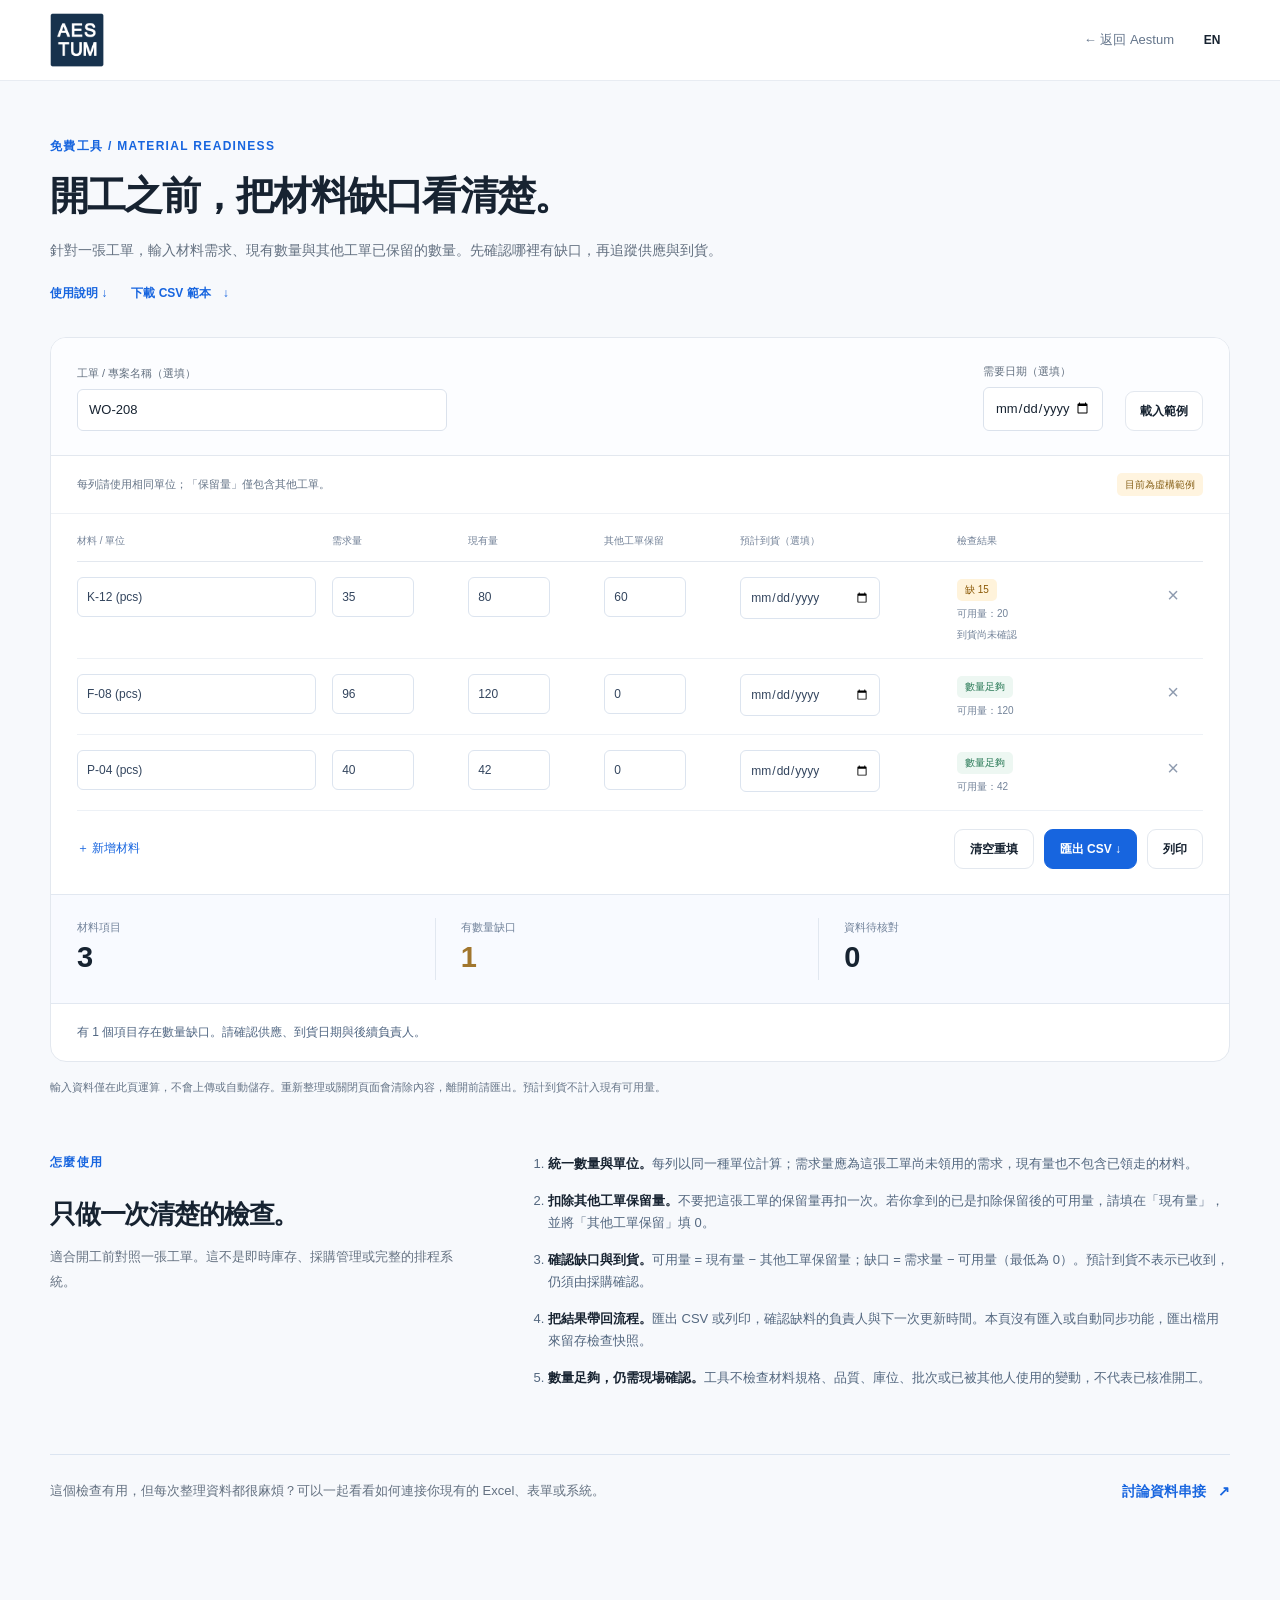
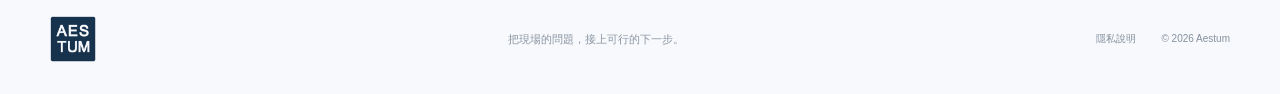
==== commit a83b9e4d: "Use existing Aestum logo across the website" ====
--- a/material-check.html
+++ b/material-check.html
@@ -1,6 +1,6 @@
 <!doctype html>
 <html lang="zh-Hant"><head><meta charset="utf-8"><meta name="viewport" content="width=device-width, initial-scale=1"><meta name="description" content="Aestum 免費開工前備料檢查工具。輸入工單的需求、現有量及其他工單保留量，找出材料缺口並匯出 CSV。資料僅在瀏覽器運算。"><meta name="theme-color" content="#f7f9fc"><title>免費備料檢查工具 — Aestum</title><link rel="icon" href="assets/favicon.svg" type="image/svg+xml"><link rel="stylesheet" href="styles.css"><script src="site.js" defer></script><script src="material-check.js" defer></script></head>
-<body class="tool-page"><a class="skip-link" href="#main" data-i18n="skip">跳至主要內容</a><header class="site-header"><div class="container nav-wrap"><a class="brand" href="index.html" aria-label="Aestum 首頁"><svg class="brand-mark" viewBox="0 0 32 32" aria-hidden="true"><path d="M5 25 16 6l11 19M10 18h12"/></svg>Aestum<span class="brand-dot">.</span></a><div class="nav-actions"><a class="tool-nav-link" href="index.html#resources" data-i18n="backToSite">← 返回 Aestum</a><button class="lang-toggle" type="button" aria-label="Switch to English">EN</button></div></div></header>
+<body class="tool-page"><a class="skip-link" href="#main" data-i18n="skip">跳至主要內容</a><header class="site-header"><div class="container nav-wrap"><a class="brand" href="index.html" aria-label="Aestum 首頁" data-i18n-aria="brandHome"><span class="brand-logo"><img src="assets/aestum-logo.png" alt="Aestum" width="1024" height="1024"></span></a><div class="nav-actions"><a class="tool-nav-link" href="index.html#resources" data-i18n="backToSite">← 返回 Aestum</a><button class="lang-toggle" type="button" aria-label="Switch to English">EN</button></div></div></header>
 <main class="tool-main container" id="main"><div class="tool-heading"><span class="eyebrow" data-i18n="toolEyebrow">免費工具 / MATERIAL READINESS</span><h1 data-i18n="toolPageTitle">開工之前，把材料缺口看清楚。</h1><p data-i18n="toolPageIntro">針對一張工單，輸入材料需求、現有數量與其他工單已保留的數量。先確認哪裡有缺口，再追蹤供應與到貨。</p></div><div class="tool-top-links"><a class="text-link" href="#guide" data-i18n="readGuide">使用說明 ↓</a><a class="text-link" href="assets/material-readiness-template.csv" download data-i18n="resourceDownload">下載 CSV 範本 <span aria-hidden="true">↓</span></a></div>
 <section class="tool-workspace" aria-label="備料檢查表" data-i18n-aria="toolWorkspaceLabel"><div class="tool-job"><div class="job-name-field"><label for="job-name" data-i18n="jobLabel">工單 / 專案名稱（選填）</label><input id="job-name" type="text" maxlength="120" value="WO-208"></div><div><label for="needed-date" data-i18n="neededDateLabel">需要日期（選填）</label><input id="needed-date" type="date" min="2000-01-01" max="2100-12-31"></div><button id="load-sample" class="button button-secondary" type="button" data-i18n="loadSample">載入範例</button></div>
 <div class="tool-data-notice"><span data-i18n="unitsNote">每列請使用相同單位；「保留量」僅包含其他工單。</span><span class="tool-sample-badge" id="sample-indicator" data-i18n="sampleIndicator">目前為虛構範例</span></div>
@@ -9,4 +9,4 @@
 <div class="tool-summary"><div><span data-i18n="totalItems">材料項目</span><strong id="total-count">0</strong></div><div class="summary-short"><span data-i18n="shortageItems">有數量缺口</span><strong id="shortage-count">0</strong></div><div><span data-i18n="verifyItems">資料待核對</span><strong id="invalid-count">0</strong></div></div><p id="result-note" class="tool-result-note" role="status" aria-live="polite"></p></section>
 <p class="tool-privacy-note" data-i18n="toolPrivacy">輸入資料僅在此頁運算，不會上傳或自動儲存。重新整理或關閉頁面會清除內容，離開前請匯出。預計到貨不計入現有可用量。</p><noscript><p class="noscript-note">請啟用 JavaScript 使用試算；你仍可下載 CSV 範本並閱讀下方說明。 / Enable JavaScript to use the calculator.</p></noscript>
 <section class="tool-guide" id="guide"><div><span class="eyebrow" data-i18n="guideEyebrow">怎麼使用</span><h2 data-i18n="guideTitle">只做一次清楚的檢查。</h2><p data-i18n="guideIntro">適合開工前對照一張工單。這不是即時庫存、採購管理或完整的排程系統。</p></div><ol class="guide-steps"><li data-i18n="guide1"><b>統一數量與單位。</b>每列以同一種單位計算；需求量應為這張工單尚未領用的需求，現有量也不包含已領走的材料。</li><li data-i18n="guide2"><b>扣除其他工單保留量。</b>不要把這張工單的保留量再扣一次。若你拿到的已是扣除保留後的可用量，請填在「現有量」，並將「其他工單保留」填 0。</li><li data-i18n="guide3"><b>確認缺口與到貨。</b>可用量 = 現有量 − 其他工單保留量；缺口 = 需求量 − 可用量（最低為 0）。預計到貨不表示已收到，仍須由採購確認。</li><li data-i18n="guide4"><b>把結果帶回流程。</b>匯出 CSV 或列印，確認缺料的負責人與下一次更新時間。本頁沒有匯入或自動同步功能，匯出檔用來留存檢查快照。</li><li data-i18n="guide5"><b>數量足夠，仍需現場確認。</b>工具不檢查材料規格、品質、庫位、批次或已被其他人使用的變動，不代表已核准開工。</li></ol><div class="tool-guide-callout"><p data-i18n="toolCtaText">這個檢查有用，但每次整理資料都很麻煩？可以一起看看如何連接你現有的 Excel、表單或系統。</p><a class="text-link" href="index.html?topic=materials#contact" data-i18n="toolCta">討論資料串接 <span aria-hidden="true">↗</span></a></div></section></main>
-<footer class="site-footer container"><a class="brand" href="index.html">Aestum<span class="brand-dot">.</span></a><span data-i18n="footerLine">把現場的問題，接上可行的下一步。</span><div><a href="privacy.html" data-i18n="privacyLink">隱私說明</a><span>© 2026 Aestum</span></div></footer></body></html>
+<footer class="site-footer container"><a class="brand" href="index.html" aria-label="Aestum 首頁" data-i18n-aria="brandHome"><span class="brand-logo"><img src="assets/aestum-logo.png" alt="Aestum" width="1024" height="1024"></span></a><span data-i18n="footerLine">把現場的問題，接上可行的下一步。</span><div><a href="privacy.html" data-i18n="privacyLink">隱私說明</a><span>© 2026 Aestum</span></div></footer></body></html>
--- a/styles.css
+++ b/styles.css
@@ -1,6 +1,6 @@
 :root{--ink:#172331;--muted:#647181;--blue:#1765df;--blue-dark:#1053bc;--line:#e3e8ef;--surface:#f5f7fa;--soft-blue:#edf4ff;--green:#197b61;--amber:#966008;--radius:22px;--font:Inter,-apple-system,BlinkMacSystemFont,"Segoe UI","Noto Sans TC","Microsoft JhengHei",sans-serif}
 *{box-sizing:border-box}html{scroll-behavior:smooth;scroll-padding-top:100px}body{margin:0;background:#fff;color:var(--ink);font-family:var(--font);font-size:16px;line-height:1.7;-webkit-font-smoothing:antialiased}a{color:inherit;text-decoration:none}button,input,select,textarea{font:inherit}button,a,input,textarea,select{-webkit-tap-highlight-color:transparent}button{cursor:pointer}button:disabled{cursor:default;opacity:.55}a,button{touch-action:manipulation}button:focus-visible,a:focus-visible,input:focus-visible,select:focus-visible,textarea:focus-visible,summary:focus-visible,[tabindex="0"]:focus-visible{outline:3px solid #75a7f3;outline-offset:5px}button{color:inherit}h1,h2,h3,h4,p{margin:0}h1,h2,h3,h4{line-height:1.3;letter-spacing:-.035em}p{overflow-wrap:break-word}svg{display:block}img{max-width:100%}[hidden]{display:none!important}.container{width:min(1180px,calc(100% - 80px));margin-inline:auto}.text-blue{color:var(--blue)}.skip-link{position:fixed;z-index:100;left:18px;top:-80px;background:var(--ink);color:white;padding:10px 20px;border-radius:8px}.skip-link:focus{top:12px}
-.site-header{position:sticky;top:0;background:rgba(255,255,255,.94);backdrop-filter:blur(20px);border-bottom:1px solid rgba(227,232,239,.8);z-index:30}.nav-wrap{min-height:80px;display:flex;align-items:center;justify-content:space-between;gap:24px}.brand{font-size:26px;font-weight:700;letter-spacing:-1.2px;display:inline-flex;align-items:center;line-height:1;white-space:nowrap}.brand-dot{color:var(--blue)}.brand-mark{width:30px;height:30px;fill:none;stroke:var(--blue);stroke-width:2.5;stroke-linecap:round;stroke-linejoin:round;margin-right:9px}.desktop-nav{display:flex;gap:30px;font-size:14px;font-weight:500}.desktop-nav a{color:#4e5a68;transition:color .2s}.desktop-nav a:hover,.text-link:hover{color:var(--blue-dark)}.nav-actions{display:flex;align-items:center;gap:20px}.lang-toggle{padding:8px 4px;border:0;background:transparent;font-size:12px;font-weight:600;min-width:36px}.button{display:inline-flex;align-items:center;justify-content:center;gap:20px;background:var(--blue);color:#fff;border:1px solid var(--blue);border-radius:9px;padding:13px 23px;font-weight:600;font-size:15px;line-height:1.5;min-height:49px;transition:background .2s,transform .2s,box-shadow .2s}.button:hover{background:var(--blue-dark);border-color:var(--blue-dark);box-shadow:0 5px 16px #1765df1a;transform:translateY(-1px)}.button-small{padding:9px 16px;min-height:40px;font-size:13px;gap:17px}.button-secondary{background:white;color:var(--ink);border-color:var(--line)}.button-secondary:hover{background:var(--surface);border-color:#bac8db}.menu-toggle{display:none;width:38px;height:40px;border:0;background:none;padding:10px 4px}.menu-toggle span{display:block;height:2px;background:var(--ink);margin:6px 0;border-radius:2px}.mobile-nav{padding:8px 24px 20px;border-top:1px solid var(--line)}.mobile-nav a{display:block;padding:10px 0;font-size:15px}
+.site-header{position:sticky;top:0;background:rgba(255,255,255,.94);backdrop-filter:blur(20px);border-bottom:1px solid rgba(227,232,239,.8);z-index:30}.nav-wrap{min-height:80px;display:flex;align-items:center;justify-content:space-between;gap:24px}.brand{font-size:26px;font-weight:700;letter-spacing:-1.2px;display:inline-flex;align-items:center;line-height:1;white-space:nowrap}.desktop-nav{display:flex;gap:30px;font-size:14px;font-weight:500}.desktop-nav a{color:#4e5a68;transition:color .2s}.desktop-nav a:hover,.text-link:hover{color:var(--blue-dark)}.nav-actions{display:flex;align-items:center;gap:20px}.lang-toggle{padding:8px 4px;border:0;background:transparent;font-size:12px;font-weight:600;min-width:36px}.button{display:inline-flex;align-items:center;justify-content:center;gap:20px;background:var(--blue);color:#fff;border:1px solid var(--blue);border-radius:9px;padding:13px 23px;font-weight:600;font-size:15px;line-height:1.5;min-height:49px;transition:background .2s,transform .2s,box-shadow .2s}.button:hover{background:var(--blue-dark);border-color:var(--blue-dark);box-shadow:0 5px 16px #1765df1a;transform:translateY(-1px)}.button-small{padding:9px 16px;min-height:40px;font-size:13px;gap:17px}.button-secondary{background:white;color:var(--ink);border-color:var(--line)}.button-secondary:hover{background:var(--surface);border-color:#bac8db}.menu-toggle{display:none;width:38px;height:40px;border:0;background:none;padding:10px 4px}.menu-toggle span{display:block;height:2px;background:var(--ink);margin:6px 0;border-radius:2px}.mobile-nav{padding:8px 24px 20px;border-top:1px solid var(--line)}.mobile-nav a{display:block;padding:10px 0;font-size:15px}
 .hero{display:grid;grid-template-columns:1fr 1.05fr;align-items:center;gap:40px;min-height:695px;padding-block:86px 96px}.eyebrow{display:flex;align-items:center;gap:12px;color:var(--blue);font-size:12px;font-weight:650;letter-spacing:.11em;line-height:1.6;margin-bottom:24px}.eyebrow-line{width:24px;height:2px;background:var(--blue)}h1{font-size:clamp(40px,4.1vw,58px);font-weight:650;line-height:1.3;letter-spacing:-.065em}.hero-description{font-size:16px;line-height:1.95;color:var(--muted);margin-top:25px;max-width:455px}.hero-actions{display:flex;align-items:center;gap:28px;margin-top:31px;flex-wrap:wrap}.text-link{display:inline-flex;align-items:center;gap:12px;font-size:14px;font-weight:600;color:var(--blue);line-height:1.6}.hero-footnote{font-size:12px;color:#747f8b;margin-top:22px}.hero-visual{position:relative;padding:30px 0 32px 8px;isolation:isolate}.hero-visual:before{content:"";position:absolute;inset:-50px -24px -55px -40px;border-radius:50%;background:radial-gradient(ellipse,#e6effe8a 0%,#f5f8fc77 47%,transparent 70%);z-index:-2}.orbit{position:absolute;border:1px solid #e2eaf480;border-radius:50%;z-index:-1;pointer-events:none}.orbit-one{inset:-22px 0 -12px -20px;transform:rotate(-18deg)}.orbit-two{inset:12px -12px 5px -45px;transform:rotate(19deg)}.workspace-preview{border:1px solid #e2e7ef;border-radius:15px;background:#fff;box-shadow:0 25px 75px #243e6812,0 6px 15px #1d335407;transform:rotate(-1.5deg);overflow:hidden}.preview-top{padding:17px 22px;display:flex;align-items:center;justify-content:space-between;border-bottom:1px solid #edf0f5}.preview-brand{display:flex;align-items:center;gap:9px;font-size:11px;font-weight:650}.mini-mark{display:inline-flex;align-items:center;justify-content:center;width:21px;height:21px;background:var(--blue);color:#fff;border-radius:5px;font-size:12px}.sample-label{font-size:10px;letter-spacing:.02em;color:#728090;border:1px solid #e6eaf0;border-radius:5px;padding:3px 7px;white-space:nowrap}.preview-heading{display:flex;align-items:center;justify-content:space-between;padding:24px 24px 17px}.micro-label{font-size:10px;letter-spacing:.09em;color:#6e7b8d;font-weight:550}.preview-heading h2{font-size:22px;margin-top:6px;font-weight:650}.preview-date{font-size:10px;color:#8b94a0}.preview-metrics{display:grid;grid-template-columns:repeat(3,1fr);margin:0 24px 19px;padding:16px;background:#f7f9fc;border-radius:9px}.preview-metrics>div{padding:0 14px;border-right:1px solid #e5eaf1}.preview-metrics>div:first-child{padding-left:0}.preview-metrics>div:last-child{border:0;padding-right:0}.preview-metrics span{font-size:10px;display:block;color:var(--muted)}.preview-metrics strong{display:flex;align-items:center;gap:9px;margin-top:2px;font-size:29px;line-height:1.3;font-weight:550;letter-spacing:-1px}.preview-metrics .metric-dot{width:5px;height:5px;border-radius:50%}.amber{background:#d59c3e}.blue{background:#5a8bea}.green{background:#51a389}.preview-task{display:flex;align-items:center;gap:12px;margin:0 24px;padding:14px 0;border-bottom:1px solid #edf0f5}.preview-task:last-of-type{border:0}.preview-task>div{flex:1;min-width:0}.preview-task b{font-weight:600;font-size:11px;display:block;line-height:1.6}.preview-task p{font-size:10px;color:#7b8694;margin-top:2px}.task-icon{width:32px;height:32px;border-radius:8px;display:grid;place-items:center;flex-shrink:0}.task-icon svg{width:19px;height:19px;stroke:currentColor;fill:none;stroke-width:1.5;stroke-linecap:round;stroke-linejoin:round}.amber-icon{background:#fff5e6;color:#b28230}.blue-icon{background:#edf3ff;color:#4b7ecc}.gray-icon{background:#f0f3f7;color:#697c92}.pill{display:inline-flex;align-items:center;justify-content:center;font-size:10px;font-weight:500;padding:3px 8px;border-radius:5px;white-space:nowrap;line-height:1.6}.pill-amber{background:#fff3db;color:#8b5907}.pill-blue{background:#eef3fe;color:#3968b7}.pill-gray{background:#f1f3f7;color:#627082}.pill-green{background:#edf7f2;color:#287956}.preview-bottom{display:flex;align-items:center;gap:7px;font-size:10px;color:#738295;padding:15px 24px}.status-dot{width:5px;height:5px;border-radius:50%;background:#66a989}.floating-note{position:absolute;bottom:7px;right:20px;display:flex;align-items:center;gap:11px;background:white;box-shadow:0 12px 32px #283f6912;border:1px solid #e8edf4;border-radius:12px;padding:14px 21px;transform:rotate(1deg)}.note-check{width:28px;height:28px;border-radius:50%;display:grid;place-items:center;background:#eaf5ef;color:#2b9067;font-size:14px}.floating-note strong,.floating-note span:not(.note-check){display:block;font-size:11px}.floating-note strong{font-weight:600}.floating-note span:not(.note-check){font-size:10px;color:var(--muted);margin-top:2px}
 .context-strip{background:#fafbfd;border-block:1px solid #edf0f5}.context-inner{display:flex;align-items:center;justify-content:space-between;padding-block:25px;gap:24px}.context-inner p{font-size:13px;font-weight:600;color:#5b6979}.context-inner>div{display:flex;align-items:center;gap:24px;font-size:12px;color:#778190}.context-inner i{width:3px;height:3px;background:#aeb8c5;border-radius:50%}.section{padding-block:104px}.section-heading{display:flex;justify-content:space-between;align-items:flex-end;gap:30px;margin-bottom:42px}.section-heading .eyebrow,.resource-copy .eyebrow,.about-heading .eyebrow,.contact-section .eyebrow{margin-bottom:15px}h2{font-size:36px;font-weight:600;line-height:1.4;letter-spacing:-.045em}.section-heading>p{font-size:14px;color:var(--muted);line-height:1.9;padding-bottom:4px}.scenario-tabs{display:grid;grid-template-columns:repeat(4,1fr);border-bottom:1px solid var(--line);margin-bottom:0}.scenario-tabs button{border:0;background:none;display:flex;gap:14px;align-items:center;padding:20px 12px;font-size:14px;font-weight:550;color:var(--muted);position:relative}.scenario-tabs button>span:first-child{font-size:10px;color:#8b98aa;font-weight:500;letter-spacing:.03em}.scenario-tabs button[aria-selected="true"]{color:var(--blue)}.scenario-tabs button[aria-selected="true"]:after{content:"";height:3px;position:absolute;bottom:-1px;left:0;right:0;background:var(--blue);border-radius:2px}.scenario-tabs button:hover{background:#f8faff}.scenario-panel{display:grid;grid-template-columns:.83fr 1fr;gap:66px;padding:43px 40px;background:#f7f9fc;border:1px solid #e8edf3;border-top:0;border-radius:0 0 16px 16px;align-items:center;min-height:458px}.scenario-number{font-size:10px;color:#73839b;letter-spacing:.14em;font-weight:600;display:block;margin-bottom:18px}.scenario-copy h3{font-size:29px;line-height:1.5;font-weight:600;margin-bottom:16px}.scenario-copy>p{font-size:14px;color:var(--muted);line-height:1.95}.scenario-outcome{border-left:2px solid #b9cdeb;padding-left:15px;margin:23px 0}.scenario-outcome p{font-size:12px;color:#53647a;margin-top:6px;line-height:1.8}.demo-surface{background:white;border:1px solid #e2e8f1;border-radius:12px;box-shadow:0 8px 25px #273d5c05;overflow:hidden}.demo-header{display:flex;justify-content:space-between;align-items:center;gap:12px;padding:18px 20px;border-bottom:1px solid #edf0f5}.demo-header strong{font-size:12px;font-weight:600}.capacity-chart{padding:25px 23px 19px}.chart-scale{display:flex;justify-content:space-between;font-size:10px;color:#8a95a3;margin-bottom:22px}.chart-row{margin-bottom:19px}.chart-row>div:first-child{display:flex;justify-content:space-between;font-size:12px;margin-bottom:8px}.chart-row b{font-weight:600;font-size:12px}.chart-row small{font-weight:400;color:#8b96a4}.chart-track{height:13px;background:#f0f3f8;position:relative;border-radius:3px}.chart-track>span{display:block;width:var(--bar);background:#80a9e7;height:100%;border-radius:3px}.chart-track>i{position:absolute;left:80%;height:21px;top:-4px;width:1px;background:#93a1b4}.overloaded .chart-track>span{background:#dcb777}.overloaded>div:first-child>span{color:#956d2f}.exception-note{margin:0 20px 19px;background:#fff9ef;border:1px solid #f7ecd8;border-radius:8px;display:flex;align-items:flex-start;gap:11px;padding:13px}.exception-symbol{flex-shrink:0;border:1px solid #c79848;border-radius:50%;width:17px;height:17px;line-height:15px;font-size:11px;text-align:center;color:#ad7c2b;margin-top:2px}.exception-note b{font-size:11px;font-weight:600;color:#8b672f}.exception-note p{font-size:10px;color:#917c5c;margin-top:4px}.demo-footnote{font-size:10px;color:#7f8b9b;padding:0 20px 17px;line-height:1.8}.examples-note{text-align:center;color:#87909b;font-size:11px;margin-top:19px}.material-equation{display:flex;align-items:center;justify-content:space-around;padding:24px 14px}.material-equation>div{display:flex;flex-direction:column;text-align:center}.material-equation>span{color:#a4aeba}.material-equation div>span{font-size:10px;color:var(--muted)}.material-equation strong{font-size:29px;font-weight:550;line-height:1.5}.equation-result strong{color:var(--blue)}.demo-table{margin:0 20px 20px}.demo-table-row{display:grid;grid-template-columns:1fr .7fr .8fr;gap:12px;padding:11px 3px;font-size:11px;border-bottom:1px solid #edf0f5;align-items:center}.demo-table-row .pill{justify-self:start}.table-heading{font-size:10px;color:#8a94a1}.handoff-detail{padding:22px}.handoff-detail h4{font-size:19px;margin:15px 0 22px}.detail-pair{display:flex;justify-content:space-between;padding:10px 0;border-bottom:1px solid #eef1f6;font-size:11px}.detail-pair>span{color:var(--muted)}.event-line{display:flex;gap:12px;margin-top:19px;align-items:flex-start}.event-line>i{width:8px;height:8px;border-radius:50%;background:#b7cce9;margin-top:5px;flex-shrink:0}.event-line b{display:block;font-size:11px;font-weight:500}.event-line div>span{display:block;font-size:10px;color:#8b97a5;margin-top:3px}.brief-item{margin:0 20px;display:flex;gap:14px;padding:18px 0;border-bottom:1px solid #edf0f5}.brief-item>span{font-size:10px;color:#7091c2;margin-top:3px}.brief-item b{font-size:12px;font-weight:600}.brief-item p{font-size:11px;color:var(--muted);margin-top:3px}.brief-item small{font-size:9px;color:#8b97a5}.review-note{margin:17px 20px 12px;font-size:10px;color:#48648b;background:#f2f6fc;border-radius:6px;padding:10px 12px}
 .resource-section{background:#f4f7fb;border-block:1px solid #ebeff5;padding-block:85px}.resource-layout{display:grid;grid-template-columns:1.15fr .85fr;gap:110px;align-items:center}.resource-copy h2{font-size:39px}.resource-copy>p{font-size:14px;color:var(--muted);line-height:1.95;max-width:470px;margin-top:21px}.check-list{list-style:none;padding:0;margin:22px 0 26px;display:grid;gap:8px;font-size:13px;color:#536173}.check-list li:before{content:"✓";color:var(--blue);margin-right:12px;font-size:12px}.resource-actions{display:flex;align-items:center;gap:24px;flex-wrap:wrap}.small-note,.resource-copy .small-note{font-size:11px;color:#7a8594;line-height:1.8;margin-top:16px}.tool-preview{display:block;background:white;border:1px solid #e1e7ef;border-radius:18px;padding:29px 32px;box-shadow:0 18px 45px #233e6310;transition:transform .2s,box-shadow .2s}.tool-preview:hover{transform:translateY(-4px);box-shadow:0 23px 55px #233e6318}.tool-preview-top{display:flex;justify-content:space-between;align-items:center;margin-bottom:33px}.tool-preview-top svg{width:43px;height:43px;stroke:#6289c4;fill:#f4f8ff;stroke-width:1.5}.free-tag{color:var(--blue);background:#edf4ff;border-radius:5px;padding:5px 10px;font-size:10px}.tool-preview h3{font-size:25px;margin:10px 0 8px;font-weight:600}.tool-preview>p{font-size:13px;color:var(--muted);margin-bottom:21px}.tool-sample-row{display:flex;justify-content:space-between;align-items:center;padding:12px 0;border-bottom:1px solid #eff2f6;font-size:12px;color:#536173}.tool-check{color:var(--green);font-size:13px;padding-right:8px}.tool-preview-bottom{display:flex;justify-content:space-between;align-items:center;margin-top:23px;font-size:10px;color:#85909e}.round-arrow{display:grid;place-items:center;border-radius:50%;background:#f0f5fe;color:var(--blue);width:30px;height:30px;font-size:17px}.steps{display:grid;grid-template-columns:repeat(3,1fr);gap:45px;padding-top:7px}.steps article{border-top:1px solid #d7e0eb;padding-top:24px}.step-number{font-size:12px;color:var(--blue);font-weight:550;display:inline-block;margin-bottom:24px}.steps h3{font-size:21px;font-weight:600;margin-bottom:14px}.steps p{color:var(--muted);font-size:13px;line-height:1.95}.step-output{display:block;font-size:11px;color:#41618b;margin-top:23px}.about-section{background:#f8f9fb;border-block:1px solid #edf0f4;padding-block:86px}.about-layout{display:grid;grid-template-columns:1fr 1.05fr;gap:100px}.founder-signature{display:flex;align-items:center;gap:13px;margin:32px 0 21px}.avatar-monogram{height:44px;width:44px;display:grid;place-items:center;background:#e8edf4;color:#566a85;border-radius:50%;font-size:14px;letter-spacing:-1px}.founder-signature strong{font-size:15px;font-weight:600;display:block}.founder-signature div>span{font-size:10px;color:#7c8795;display:block}.about-lead{font-size:15px;color:#4e5e72;line-height:1.95;margin-bottom:15px}.experience-row{display:flex;gap:25px;padding:22px 0;border-bottom:1px solid #e4e9f0}.experience-row>span{font-size:10px;color:#8b9bb0;margin-top:3px}.experience-row h3{font-size:15px;font-weight:600;margin-bottom:7px;letter-spacing:-.01em}.experience-row p{font-size:12px;color:#748093;line-height:1.9}.faq-section{display:grid;grid-template-columns:1fr 1.35fr;gap:65px}.faq-section h2{font-size:31px}.faq-section .eyebrow{margin-bottom:15px}.faq-list details{border-bottom:1px solid var(--line);padding:20px 0}.faq-list details:first-child{padding-top:0}.faq-list summary{list-style:none;font-size:14px;font-weight:550;cursor:pointer;position:relative;padding-right:30px}.faq-list summary::-webkit-details-marker{display:none}.faq-list summary:after{content:"+";position:absolute;right:3px;top:-2px;color:#7b8ca4;font-size:20px;font-weight:400}.faq-list details[open] summary:after{content:"−"}.faq-list details p{font-size:13px;color:var(--muted);line-height:1.9;padding-top:15px}
@@ -10,7 +10,7 @@
 @media(min-width:1500px){.hero{min-height:745px}.container{width:min(1200px,calc(100% - 100px))}}
 @media(max-width:1050px){.container{width:calc(100% - 56px)}.desktop-nav{gap:18px;font-size:12px}.nav-actions{gap:12px}.hero{gap:25px;padding-block:70px;min-height:650px}h1{font-size:44px}.hero-description{font-size:14px}.hero-actions{gap:20px}.preview-task{margin-inline:18px;gap:8px}.preview-task .pill{font-size:9px;padding:3px 5px}.preview-metrics{margin-inline:18px}.preview-heading{padding-inline:18px}.preview-heading h2{font-size:20px}.scenario-panel{gap:35px;padding:32px 28px}.scenario-copy h3{font-size:25px}.scenario-copy>p{font-size:13px}.resource-layout{gap:65px}.about-layout{gap:60px}.contact-layout{gap:65px}.context-inner>div{gap:17px}.section-heading h2{font-size:31px}.section-heading>p{font-size:12px}.hero-visual:before{inset:-30px -10px}.orbit-two{inset:12px -10px 5px -20px}}
 @media(max-width:820px){.desktop-nav{display:none}.menu-toggle{display:block}.nav-wrap{min-height:72px}.nav-actions{gap:18px}.hero{grid-template-columns:1fr;padding-block:55px 60px;gap:30px}.hero-copy{max-width:650px}.hero h1{font-size:52px}.hero-description{font-size:16px;max-width:520px}.hero-visual{width:100%;max-width:550px;justify-self:center;padding-top:15px}.preview-task b{font-size:12px}.preview-task p{font-size:10px}.preview-task .pill{font-size:10px}.preview-heading h2{font-size:24px}.context-inner{align-items:flex-start;flex-direction:column;gap:12px}.context-inner>div{gap:24px}.section{padding-block:70px}.section-heading{display:block;margin-bottom:29px}.section-heading>p{margin-top:18px;font-size:14px}.scenario-panel{grid-template-columns:1fr;gap:30px;padding:30px}.scenario-copy h3{font-size:28px}.scenario-copy>p{max-width:540px;font-size:14px}.scenario-outcome{margin:18px 0}.demo-surface{max-width:580px;width:100%}.scenario-tabs button{font-size:12px;gap:10px;padding:16px 8px}.scenario-tabs button>span:first-child{font-size:9px}.resource-layout{gap:40px;grid-template-columns:1fr .85fr}.resource-copy h2{font-size:31px}.tool-preview{padding:23px}.tool-preview h3{font-size:22px}.steps{gap:25px}.steps h3{font-size:18px}.about-layout{gap:40px;grid-template-columns:.9fr 1fr}.about-heading h2{font-size:30px}.founder-signature div>span{font-size:9px}.faq-section{grid-template-columns:1fr;gap:30px}.contact-layout{gap:35px}.contact-section h2{font-size:34px}.contact-email{font-size:16px}.contact-form{padding:22px}.site-footer{flex-wrap:wrap}.site-footer>span{order:3;width:100%}.tool-job{flex-wrap:wrap}.tool-job .job-name-field{min-width:180px}.tool-job button{margin-left:auto}.tool-guide{gap:30px;grid-template-columns:1fr 1.5fr}.tool-guide-callout{flex-direction:column;align-items:flex-start}}
-@media(max-width:600px){.container{width:calc(100% - 40px)}.nav-wrap{min-height:68px;gap:10px}.brand{font-size:24px}.brand-mark{width:25px;height:25px;margin-right:7px}.nav-actions{gap:12px}.nav-contact{display:none}.hero{padding-top:42px;padding-bottom:45px;gap:27px}.hero .eyebrow{font-size:10px;margin-bottom:21px}.hero h1{font-size:42px;line-height:1.35}.hero-description{font-size:14px;line-height:1.9;margin-top:19px}.hero-description br{display:none}.hero-actions{gap:20px;margin-top:24px}.hero-actions .button{font-size:13px;padding:12px 18px;gap:14px}.hero-actions .text-link{font-size:12px}.hero-footnote{font-size:10px;margin-top:18px}.hero-visual{padding:14px 4px 28px;max-width:440px}.workspace-preview{transform:none;border-radius:12px}.orbit{display:none}.preview-top{padding:14px 15px}.preview-heading{padding:19px 16px 15px}.preview-heading h2{font-size:20px}.preview-metrics{margin:0 15px 9px;padding:13px}.preview-metrics>div{padding:0 10px}.preview-metrics span{font-size:9px}.preview-metrics strong{font-size:25px}.preview-task{margin-inline:16px;padding:12px 0;gap:9px}.preview-task b{font-size:10px}.preview-task p{font-size:9px}.preview-task .pill{font-size:8px;padding:3px 5px}.task-icon{width:27px;height:27px}.task-icon svg{width:16px}.preview-bottom{font-size:9px;padding:13px 16px}.floating-note{right:16px;bottom:2px;padding:10px 15px;border-radius:9px}.floating-note strong{font-size:10px}.floating-note span:not(.note-check){font-size:9px}.note-check{width:24px;height:24px;font-size:12px}.context-inner{padding-block:20px;gap:10px}.context-inner p{font-size:12px}.context-inner>div{font-size:10px;gap:13px;flex-wrap:wrap}.section{padding-block:58px}.eyebrow{font-size:10px;margin-bottom:15px}.section-heading h2,h2{font-size:28px;line-height:1.5}.section-heading>p{font-size:13px;margin-top:14px}.scenario-tabs{grid-template-columns:repeat(2,1fr);gap:0;border:1px solid var(--line);border-radius:10px 10px 0 0;overflow:hidden;background:#fff}.scenario-tabs button{padding:14px 13px;gap:10px;border-bottom:1px solid #edf1f6;font-size:12px}.scenario-tabs button[aria-selected="true"]{background:#eef4fe}.scenario-tabs button[aria-selected="true"]:after{height:2px}.scenario-panel{padding:26px 18px;gap:28px}.scenario-copy h3{font-size:25px;margin-bottom:13px}.scenario-copy>p{font-size:13px}.scenario-number{font-size:9px;margin-bottom:14px}.scenario-copy .text-link{font-size:12px}.scenario-outcome p{font-size:11px}.demo-header{padding:15px 13px;gap:7px}.demo-header strong{font-size:10px}.sample-label{font-size:8px;padding:3px 5px}.capacity-chart{padding:20px 15px 8px}.chart-scale{font-size:9px}.chart-row b,.chart-row>div:first-child{font-size:11px}.exception-note{margin:0 13px 15px;padding:10px;gap:8px}.exception-note b{font-size:10px}.exception-note p{font-size:9px}.demo-footnote{padding-inline:13px;font-size:9px}.examples-note{font-size:10px;text-align:left;line-height:1.8}.material-equation{padding-inline:10px}.material-equation div>span{font-size:9px}.material-equation strong{font-size:25px}.demo-table{margin-inline:13px}.demo-table-row{font-size:10px;gap:7px}.demo-table-row .pill{font-size:9px}.handoff-detail{padding:18px 15px}.handoff-detail h4{font-size:18px}.brief-item{margin-inline:14px;gap:10px;padding:14px 0}.brief-item b{font-size:11px}.brief-item p{font-size:10px}.review-note{margin-inline:14px;font-size:9px}.resource-section{padding-block:55px}.resource-layout{grid-template-columns:1fr;gap:35px}.resource-copy h2{font-size:31px}.resource-copy>p{font-size:13px}.check-list{font-size:12px;margin-block:19px 24px}.resource-actions{gap:20px}.resource-actions .button{font-size:13px}.resource-actions .text-link{font-size:12px}.resource-copy .small-note{font-size:10px}.tool-preview{max-width:400px;width:100%;padding:26px;justify-self:center}.steps{grid-template-columns:1fr;gap:26px}.steps article{padding-top:20px;display:grid;grid-template-columns:35px 1fr;gap:0 15px}.step-number{grid-row:1/4;margin-top:3px;margin-bottom:0}.steps h3{font-size:20px;margin-bottom:10px}.steps p{font-size:13px}.step-output{grid-column:2;margin-top:15px}.about-section{padding-block:57px}.about-layout{grid-template-columns:1fr;gap:32px}.about-heading h2{font-size:30px}.founder-signature{margin-block:25px 17px}.founder-signature div>span{font-size:10px}.about-lead{font-size:14px}.experience-row{gap:20px}.faq-section{gap:24px}.faq-section h2{font-size:28px}.faq-list summary{font-size:13px}.faq-list details p{font-size:12px}.contact-section{padding-block:55px}.contact-layout{grid-template-columns:1fr;gap:25px}.contact-section h2{font-size:34px}.contact-email{font-size:20px}.contact-form{padding:23px}.site-footer{padding-block:25px;gap:18px}.site-footer>div{font-size:9px;gap:13px}.site-footer>span{font-size:10px}.tool-nav-link{font-size:11px}.tool-main{padding-top:35px}.tool-heading h1,html[lang="en"] .tool-heading h1{font-size:29px}.tool-heading>p{font-size:13px}.tool-top-links{gap:15px}.tool-top-links a{font-size:11px}.tool-job{padding:19px;gap:16px;align-items:flex-start}.tool-job .job-name-field{flex-basis:100%;min-width:0}.job-name-field input{max-width:none}.tool-job button{align-self:flex-end}.tool-job input{font-size:12px}.tool-data-notice{padding:14px 19px;align-items:flex-start;font-size:10px}.tool-table-scroll{padding-inline:19px}.tool-toolbar{padding:17px 19px 22px;flex-wrap:wrap;gap:12px}.tool-toolbar-actions{margin-left:auto}.tool-summary{padding:20px 19px;gap:12px}.tool-summary span{font-size:10px}.tool-summary strong{font-size:25px}.tool-result-note{padding:16px 19px;font-size:11px}.tool-guide{grid-template-columns:1fr;gap:23px;margin-top:40px}.tool-guide h2{font-size:25px}.guide-steps{font-size:12px}.tool-guide-callout p{font-size:12px}.legal-main h1{font-size:29px}.legal-main h2{font-size:20px}.legal-main p,.legal-main li{font-size:13px}html[lang="en"] .hero h1{font-size:43px;line-height:1.15}html[lang="en"] .hero-description{font-size:14px}html[lang="en"] .preview-heading h2{font-size:19px}html[lang="en"] .preview-metrics span{font-size:8px}html[lang="en"] .preview-task b{font-size:9px}html[lang="en"] .preview-task p{font-size:8px}html[lang="en"] .scenario-copy h3{font-size:25px}html[lang="en"] .scenario-tabs button{font-size:11px}}
+@media(max-width:600px){.container{width:calc(100% - 40px)}.nav-wrap{min-height:68px;gap:10px}.brand{font-size:24px}.nav-actions{gap:12px}.nav-contact{display:none}.hero{padding-top:42px;padding-bottom:45px;gap:27px}.hero .eyebrow{font-size:10px;margin-bottom:21px}.hero h1{font-size:42px;line-height:1.35}.hero-description{font-size:14px;line-height:1.9;margin-top:19px}.hero-description br{display:none}.hero-actions{gap:20px;margin-top:24px}.hero-actions .button{font-size:13px;padding:12px 18px;gap:14px}.hero-actions .text-link{font-size:12px}.hero-footnote{font-size:10px;margin-top:18px}.hero-visual{padding:14px 4px 28px;max-width:440px}.workspace-preview{transform:none;border-radius:12px}.orbit{display:none}.preview-top{padding:14px 15px}.preview-heading{padding:19px 16px 15px}.preview-heading h2{font-size:20px}.preview-metrics{margin:0 15px 9px;padding:13px}.preview-metrics>div{padding:0 10px}.preview-metrics span{font-size:9px}.preview-metrics strong{font-size:25px}.preview-task{margin-inline:16px;padding:12px 0;gap:9px}.preview-task b{font-size:10px}.preview-task p{font-size:9px}.preview-task .pill{font-size:8px;padding:3px 5px}.task-icon{width:27px;height:27px}.task-icon svg{width:16px}.preview-bottom{font-size:9px;padding:13px 16px}.floating-note{right:16px;bottom:2px;padding:10px 15px;border-radius:9px}.floating-note strong{font-size:10px}.floating-note span:not(.note-check){font-size:9px}.note-check{width:24px;height:24px;font-size:12px}.context-inner{padding-block:20px;gap:10px}.context-inner p{font-size:12px}.context-inner>div{font-size:10px;gap:13px;flex-wrap:wrap}.section{padding-block:58px}.eyebrow{font-size:10px;margin-bottom:15px}.section-heading h2,h2{font-size:28px;line-height:1.5}.section-heading>p{font-size:13px;margin-top:14px}.scenario-tabs{grid-template-columns:repeat(2,1fr);gap:0;border:1px solid var(--line);border-radius:10px 10px 0 0;overflow:hidden;background:#fff}.scenario-tabs button{padding:14px 13px;gap:10px;border-bottom:1px solid #edf1f6;font-size:12px}.scenario-tabs button[aria-selected="true"]{background:#eef4fe}.scenario-tabs button[aria-selected="true"]:after{height:2px}.scenario-panel{padding:26px 18px;gap:28px}.scenario-copy h3{font-size:25px;margin-bottom:13px}.scenario-copy>p{font-size:13px}.scenario-number{font-size:9px;margin-bottom:14px}.scenario-copy .text-link{font-size:12px}.scenario-outcome p{font-size:11px}.demo-header{padding:15px 13px;gap:7px}.demo-header strong{font-size:10px}.sample-label{font-size:8px;padding:3px 5px}.capacity-chart{padding:20px 15px 8px}.chart-scale{font-size:9px}.chart-row b,.chart-row>div:first-child{font-size:11px}.exception-note{margin:0 13px 15px;padding:10px;gap:8px}.exception-note b{font-size:10px}.exception-note p{font-size:9px}.demo-footnote{padding-inline:13px;font-size:9px}.examples-note{font-size:10px;text-align:left;line-height:1.8}.material-equation{padding-inline:10px}.material-equation div>span{font-size:9px}.material-equation strong{font-size:25px}.demo-table{margin-inline:13px}.demo-table-row{font-size:10px;gap:7px}.demo-table-row .pill{font-size:9px}.handoff-detail{padding:18px 15px}.handoff-detail h4{font-size:18px}.brief-item{margin-inline:14px;gap:10px;padding:14px 0}.brief-item b{font-size:11px}.brief-item p{font-size:10px}.review-note{margin-inline:14px;font-size:9px}.resource-section{padding-block:55px}.resource-layout{grid-template-columns:1fr;gap:35px}.resource-copy h2{font-size:31px}.resource-copy>p{font-size:13px}.check-list{font-size:12px;margin-block:19px 24px}.resource-actions{gap:20px}.resource-actions .button{font-size:13px}.resource-actions .text-link{font-size:12px}.resource-copy .small-note{font-size:10px}.tool-preview{max-width:400px;width:100%;padding:26px;justify-self:center}.steps{grid-template-columns:1fr;gap:26px}.steps article{padding-top:20px;display:grid;grid-template-columns:35px 1fr;gap:0 15px}.step-number{grid-row:1/4;margin-top:3px;margin-bottom:0}.steps h3{font-size:20px;margin-bottom:10px}.steps p{font-size:13px}.step-output{grid-column:2;margin-top:15px}.about-section{padding-block:57px}.about-layout{grid-template-columns:1fr;gap:32px}.about-heading h2{font-size:30px}.founder-signature{margin-block:25px 17px}.founder-signature div>span{font-size:10px}.about-lead{font-size:14px}.experience-row{gap:20px}.faq-section{gap:24px}.faq-section h2{font-size:28px}.faq-list summary{font-size:13px}.faq-list details p{font-size:12px}.contact-section{padding-block:55px}.contact-layout{grid-template-columns:1fr;gap:25px}.contact-section h2{font-size:34px}.contact-email{font-size:20px}.contact-form{padding:23px}.site-footer{padding-block:25px;gap:18px}.site-footer>div{font-size:9px;gap:13px}.site-footer>span{font-size:10px}.tool-nav-link{font-size:11px}.tool-main{padding-top:35px}.tool-heading h1,html[lang="en"] .tool-heading h1{font-size:29px}.tool-heading>p{font-size:13px}.tool-top-links{gap:15px}.tool-top-links a{font-size:11px}.tool-job{padding:19px;gap:16px;align-items:flex-start}.tool-job .job-name-field{flex-basis:100%;min-width:0}.job-name-field input{max-width:none}.tool-job button{align-self:flex-end}.tool-job input{font-size:12px}.tool-data-notice{padding:14px 19px;align-items:flex-start;font-size:10px}.tool-table-scroll{padding-inline:19px}.tool-toolbar{padding:17px 19px 22px;flex-wrap:wrap;gap:12px}.tool-toolbar-actions{margin-left:auto}.tool-summary{padding:20px 19px;gap:12px}.tool-summary span{font-size:10px}.tool-summary strong{font-size:25px}.tool-result-note{padding:16px 19px;font-size:11px}.tool-guide{grid-template-columns:1fr;gap:23px;margin-top:40px}.tool-guide h2{font-size:25px}.guide-steps{font-size:12px}.tool-guide-callout p{font-size:12px}.legal-main h1{font-size:29px}.legal-main h2{font-size:20px}.legal-main p,.legal-main li{font-size:13px}html[lang="en"] .hero h1{font-size:43px;line-height:1.15}html[lang="en"] .hero-description{font-size:14px}html[lang="en"] .preview-heading h2{font-size:19px}html[lang="en"] .preview-metrics span{font-size:8px}html[lang="en"] .preview-task b{font-size:9px}html[lang="en"] .preview-task p{font-size:8px}html[lang="en"] .scenario-copy h3{font-size:25px}html[lang="en"] .scenario-tabs button{font-size:11px}}
 @media(prefers-reduced-motion:reduce){html{scroll-behavior:auto}*,*:before,*:after{animation:none!important;transition:none!important}}
 @media print{.site-header,.site-footer,.tool-top-links,.tool-toolbar,.remove-row,.tool-job button,.tool-guide-callout,.tool-privacy-note,.noscript-note{display:none!important}body.tool-page{background:white;color:#000;font-size:11px}.container{width:100%}.tool-main{padding:0}.tool-heading{margin-bottom:20px}.tool-heading h1{font-size:24px}.tool-workspace{border:1px solid #aaa;overflow:visible}.tool-table-scroll{overflow:visible;padding:0 12px}.material-table{min-width:0;table-layout:fixed;font-size:9px}.material-table th{font-size:8px;white-space:normal}.material-table input,.material-table input[type="number"],.material-table input[type="date"]{width:100%;min-width:0;font-size:9px;padding:2px;border:0;background:none}.material-table .item-name{min-width:0}.material-table .row-status{min-width:0}.material-table th:last-child,.material-table td:last-child{display:none}.tool-data-notice,.tool-job{padding:12px}.tool-job input{border:0;padding:0;background:none}.tool-summary{padding:10px 14px}.tool-summary strong{font-size:19px}.tool-guide{margin-top:22px;gap:20px;grid-template-columns:1fr 2fr}.tool-guide h2{font-size:18px}.tool-guide p,.guide-steps{font-size:10px}.tool-result-note{font-size:10px;padding:12px}.tool-main .eyebrow{margin-bottom:8px}.row-detail{font-size:8px}.pill{font-size:8px}.tool-guide,.tool-summary{break-inside:avoid}a[href]:after{content:none}}
 .sr-only{position:absolute;width:1px;height:1px;padding:0;margin:-1px;overflow:hidden;clip:rect(0,0,0,0);white-space:nowrap;border:0}
@@ -18,3 +18,6 @@
 .print-value{display:none}
 .hero-footnote,.small-note,.examples-note,.sample-label,.tool-privacy-note,.tool-data-notice,.demo-footnote,.copy-email{color:#657487}
 @media print{.material-table input{display:none}.print-value{display:block;overflow-wrap:anywhere;font-size:9px;line-height:1.6}.material-table td{padding-block:12px}}
+
+/* Existing Aestum artwork: preserve source pixels; display the square mark with its transparent margins outside the viewport. */
+.brand{display:inline-flex;align-items:center;line-height:1;flex-shrink:0}.brand-logo{display:block;position:relative;overflow:hidden;width:54px;height:54px}.brand-logo img,.mini-mark img{display:block;position:absolute;max-width:none;width:161.5142%;height:161.5142%;left:-30.7571%;top:-30.7571%;object-fit:contain}.mini-mark{display:block;position:relative;overflow:hidden;flex-shrink:0;width:26px;height:26px;border-radius:0;background:transparent}.site-footer .brand-logo{width:46px;height:46px}@media(max-width:600px){.brand-logo{width:46px;height:46px}.site-footer .brand-logo{width:42px;height:42px}}
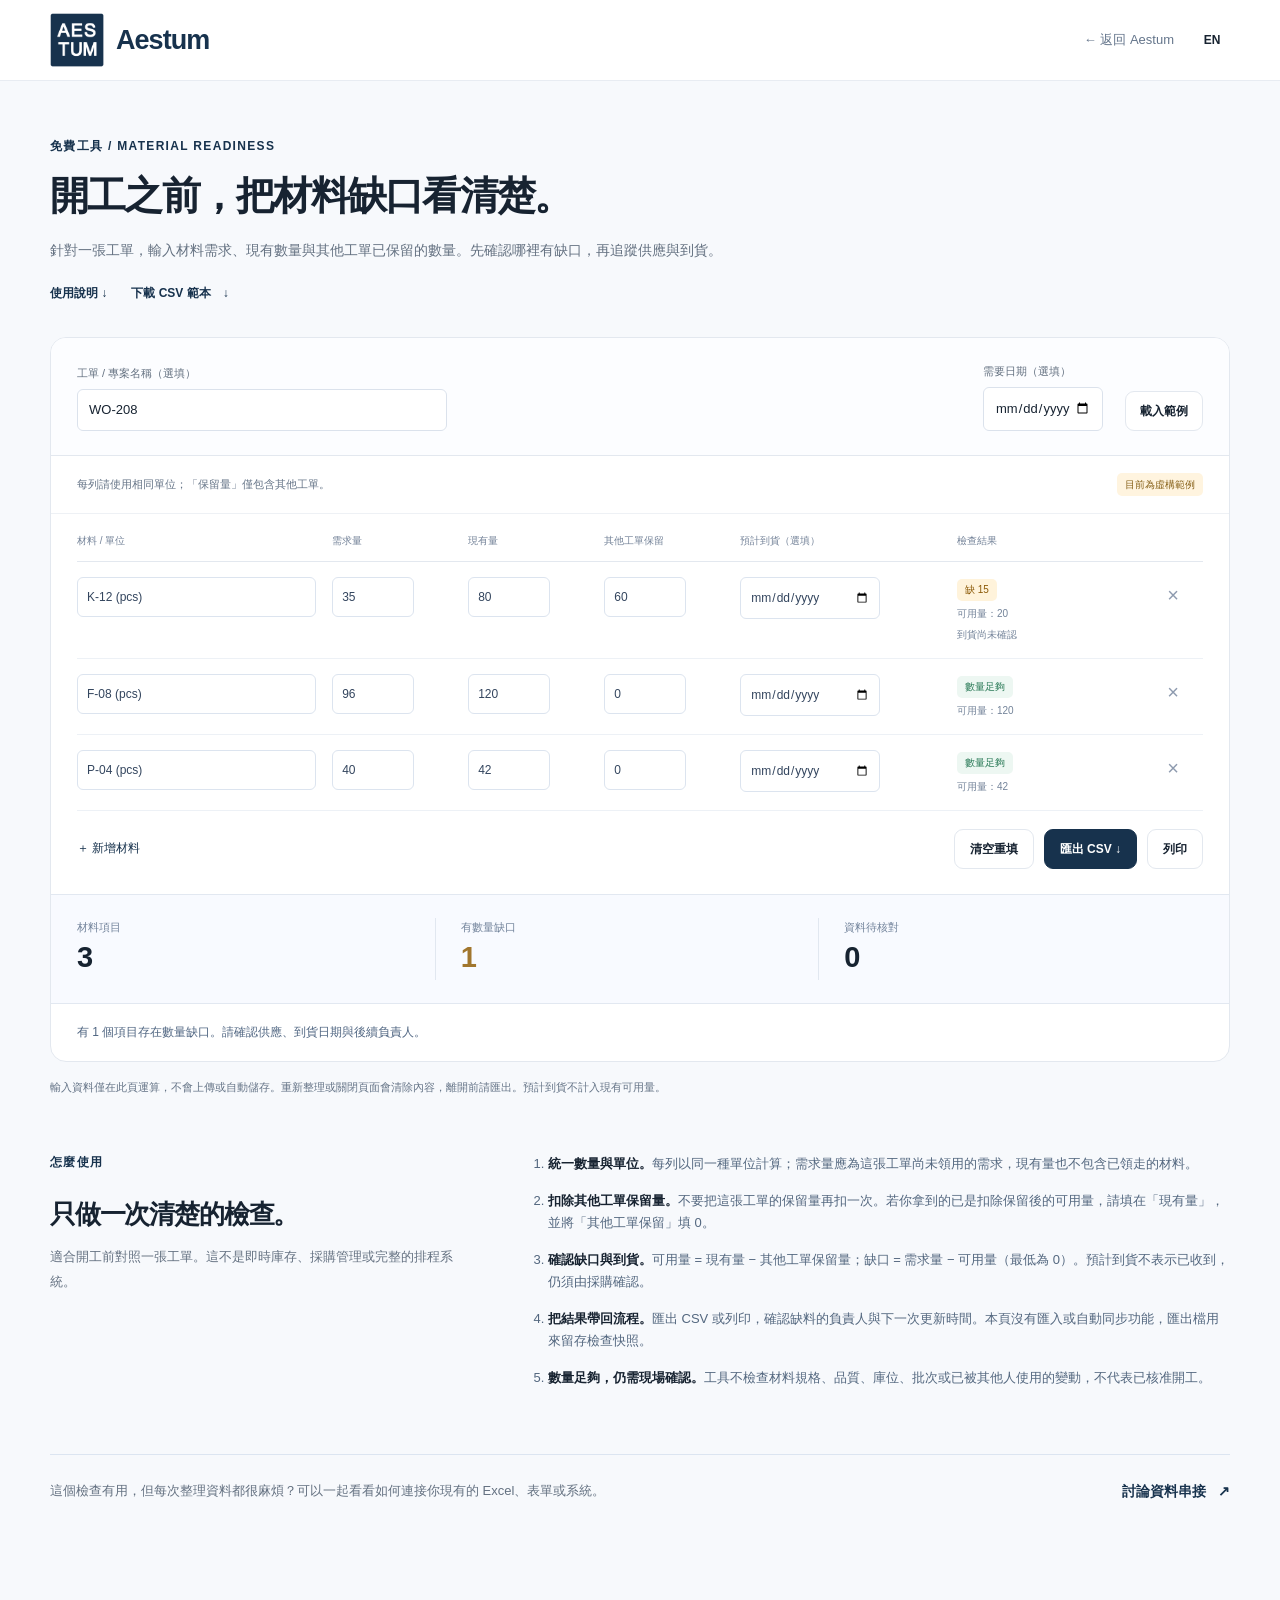
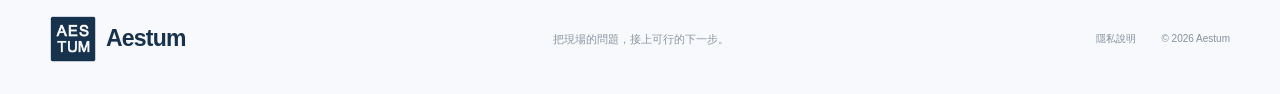
==== commit 7ba79106: "Restore readable Aestum wordmark beside the square logo" ====
--- a/material-check.html
+++ b/material-check.html
@@ -1,6 +1,6 @@
 <!doctype html>
 <html lang="zh-Hant"><head><meta charset="utf-8"><meta name="viewport" content="width=device-width, initial-scale=1"><meta name="description" content="Aestum 免費開工前備料檢查工具。輸入工單的需求、現有量及其他工單保留量，找出材料缺口並匯出 CSV。資料僅在瀏覽器運算。"><meta name="theme-color" content="#f7f9fc"><title>免費備料檢查工具 — Aestum</title><link rel="icon" href="assets/favicon.svg" type="image/svg+xml"><link rel="stylesheet" href="styles.css"><script src="site.js" defer></script><script src="material-check.js" defer></script></head>
-<body class="tool-page"><a class="skip-link" href="#main" data-i18n="skip">跳至主要內容</a><header class="site-header"><div class="container nav-wrap"><a class="brand" href="index.html" aria-label="Aestum 首頁" data-i18n-aria="brandHome"><span class="brand-logo"><img src="assets/aestum-logo.png" alt="Aestum" width="1024" height="1024"></span></a><div class="nav-actions"><a class="tool-nav-link" href="index.html#resources" data-i18n="backToSite">← 返回 Aestum</a><button class="lang-toggle" type="button" aria-label="Switch to English">EN</button></div></div></header>
+<body class="tool-page"><a class="skip-link" href="#main" data-i18n="skip">跳至主要內容</a><header class="site-header"><div class="container nav-wrap"><a class="brand" href="index.html" aria-label="Aestum 首頁" data-i18n-aria="brandHome"><span class="brand-logo"><img src="assets/aestum-logo.png" alt="" width="1024" height="1024"></span><span class="brand-wordmark">Aestum</span></a><div class="nav-actions"><a class="tool-nav-link" href="index.html#resources" data-i18n="backToSite">← 返回 Aestum</a><button class="lang-toggle" type="button" aria-label="Switch to English">EN</button></div></div></header>
 <main class="tool-main container" id="main"><div class="tool-heading"><span class="eyebrow" data-i18n="toolEyebrow">免費工具 / MATERIAL READINESS</span><h1 data-i18n="toolPageTitle">開工之前，把材料缺口看清楚。</h1><p data-i18n="toolPageIntro">針對一張工單，輸入材料需求、現有數量與其他工單已保留的數量。先確認哪裡有缺口，再追蹤供應與到貨。</p></div><div class="tool-top-links"><a class="text-link" href="#guide" data-i18n="readGuide">使用說明 ↓</a><a class="text-link" href="assets/material-readiness-template.csv" download data-i18n="resourceDownload">下載 CSV 範本 <span aria-hidden="true">↓</span></a></div>
 <section class="tool-workspace" aria-label="備料檢查表" data-i18n-aria="toolWorkspaceLabel"><div class="tool-job"><div class="job-name-field"><label for="job-name" data-i18n="jobLabel">工單 / 專案名稱（選填）</label><input id="job-name" type="text" maxlength="120" value="WO-208"></div><div><label for="needed-date" data-i18n="neededDateLabel">需要日期（選填）</label><input id="needed-date" type="date" min="2000-01-01" max="2100-12-31"></div><button id="load-sample" class="button button-secondary" type="button" data-i18n="loadSample">載入範例</button></div>
 <div class="tool-data-notice"><span data-i18n="unitsNote">每列請使用相同單位；「保留量」僅包含其他工單。</span><span class="tool-sample-badge" id="sample-indicator" data-i18n="sampleIndicator">目前為虛構範例</span></div>
@@ -9,4 +9,4 @@
 <div class="tool-summary"><div><span data-i18n="totalItems">材料項目</span><strong id="total-count">0</strong></div><div class="summary-short"><span data-i18n="shortageItems">有數量缺口</span><strong id="shortage-count">0</strong></div><div><span data-i18n="verifyItems">資料待核對</span><strong id="invalid-count">0</strong></div></div><p id="result-note" class="tool-result-note" role="status" aria-live="polite"></p></section>
 <p class="tool-privacy-note" data-i18n="toolPrivacy">輸入資料僅在此頁運算，不會上傳或自動儲存。重新整理或關閉頁面會清除內容，離開前請匯出。預計到貨不計入現有可用量。</p><noscript><p class="noscript-note">請啟用 JavaScript 使用試算；你仍可下載 CSV 範本並閱讀下方說明。 / Enable JavaScript to use the calculator.</p></noscript>
 <section class="tool-guide" id="guide"><div><span class="eyebrow" data-i18n="guideEyebrow">怎麼使用</span><h2 data-i18n="guideTitle">只做一次清楚的檢查。</h2><p data-i18n="guideIntro">適合開工前對照一張工單。這不是即時庫存、採購管理或完整的排程系統。</p></div><ol class="guide-steps"><li data-i18n="guide1"><b>統一數量與單位。</b>每列以同一種單位計算；需求量應為這張工單尚未領用的需求，現有量也不包含已領走的材料。</li><li data-i18n="guide2"><b>扣除其他工單保留量。</b>不要把這張工單的保留量再扣一次。若你拿到的已是扣除保留後的可用量，請填在「現有量」，並將「其他工單保留」填 0。</li><li data-i18n="guide3"><b>確認缺口與到貨。</b>可用量 = 現有量 − 其他工單保留量；缺口 = 需求量 − 可用量（最低為 0）。預計到貨不表示已收到，仍須由採購確認。</li><li data-i18n="guide4"><b>把結果帶回流程。</b>匯出 CSV 或列印，確認缺料的負責人與下一次更新時間。本頁沒有匯入或自動同步功能，匯出檔用來留存檢查快照。</li><li data-i18n="guide5"><b>數量足夠，仍需現場確認。</b>工具不檢查材料規格、品質、庫位、批次或已被其他人使用的變動，不代表已核准開工。</li></ol><div class="tool-guide-callout"><p data-i18n="toolCtaText">這個檢查有用，但每次整理資料都很麻煩？可以一起看看如何連接你現有的 Excel、表單或系統。</p><a class="text-link" href="index.html?topic=materials#contact" data-i18n="toolCta">討論資料串接 <span aria-hidden="true">↗</span></a></div></section></main>
-<footer class="site-footer container"><a class="brand" href="index.html" aria-label="Aestum 首頁" data-i18n-aria="brandHome"><span class="brand-logo"><img src="assets/aestum-logo.png" alt="Aestum" width="1024" height="1024"></span></a><span data-i18n="footerLine">把現場的問題，接上可行的下一步。</span><div><a href="privacy.html" data-i18n="privacyLink">隱私說明</a><span>© 2026 Aestum</span></div></footer></body></html>
+<footer class="site-footer container"><a class="brand" href="index.html" aria-label="Aestum 首頁" data-i18n-aria="brandHome"><span class="brand-logo"><img src="assets/aestum-logo.png" alt="" width="1024" height="1024"></span><span class="brand-wordmark">Aestum</span></a><span data-i18n="footerLine">把現場的問題，接上可行的下一步。</span><div><a href="privacy.html" data-i18n="privacyLink">隱私說明</a><span>© 2026 Aestum</span></div></footer></body></html>
--- a/styles.css
+++ b/styles.css
@@ -21,3 +21,30 @@
 
 /* Existing Aestum artwork: preserve source pixels; display the square mark with its transparent margins outside the viewport. */
 .brand{display:inline-flex;align-items:center;line-height:1;flex-shrink:0}.brand-logo{display:block;position:relative;overflow:hidden;width:54px;height:54px}.brand-logo img,.mini-mark img{display:block;position:absolute;max-width:none;width:161.5142%;height:161.5142%;left:-30.7571%;top:-30.7571%;object-fit:contain}.mini-mark{display:block;position:relative;overflow:hidden;flex-shrink:0;width:26px;height:26px;border-radius:0;background:transparent}.site-footer .brand-logo{width:46px;height:46px}@media(max-width:600px){.brand-logo{width:46px;height:46px}.site-footer .brand-logo{width:42px;height:42px}}
+
+/* Brand palette: match the existing logo navy; keep the PNG artwork unchanged. */
+:root{--blue:#17324d;--blue-dark:#244b70;--soft-blue:#edf2f7}
+.button:hover{box-shadow:0 5px 16px #17324d1a}
+.blue{background:#557a9d}
+.blue-icon{background:#edf2f7;color:#456f94}
+.pill-blue{background:#eef3f7;color:#365c7e}
+.chart-track>span{background:#84a2bd}
+.tool-preview-top svg{stroke:#567b9b;fill:#f4f7fa}
+.free-tag,.round-arrow{background:#edf2f7}
+.contact-email{color:#244b70}
+.contact-section{background:#eff3f7;border-color:#e2e8ee}
+.resource-section{background:#f5f7f9}
+.hero-visual:before{background:radial-gradient(ellipse,#e7edf38a 0%,#f5f7f977 47%,transparent 70%)}
+.scenario-tabs button[aria-selected="true"]{color:var(--blue)}
+@media(max-width:600px){.scenario-tabs button[aria-selected="true"]{background:#eef2f6}}
+
+/* Pair the existing square logo with a readable horizontal brand name. */
+.brand{gap:12px}
+.brand-wordmark{font-size:27px;font-weight:650;letter-spacing:-.035em;color:#17324d}
+.site-footer .brand{gap:10px}
+.site-footer .brand-wordmark{font-size:23px}
+.preview-name{display:flex;flex-direction:column;gap:2px;line-height:1.25}
+.preview-name b{font-size:12px;font-weight:650;letter-spacing:-.02em;color:#17324d}
+.preview-name>span{font-size:9px;font-weight:500;color:#657487}
+@media(max-width:600px){.brand{gap:10px}.brand-wordmark{font-size:24px}.site-footer .brand-wordmark{font-size:21px}}
+@media(max-width:380px){.brand{gap:8px}.brand-logo{width:40px;height:40px}.brand-wordmark{font-size:22px}.nav-actions{gap:10px}}
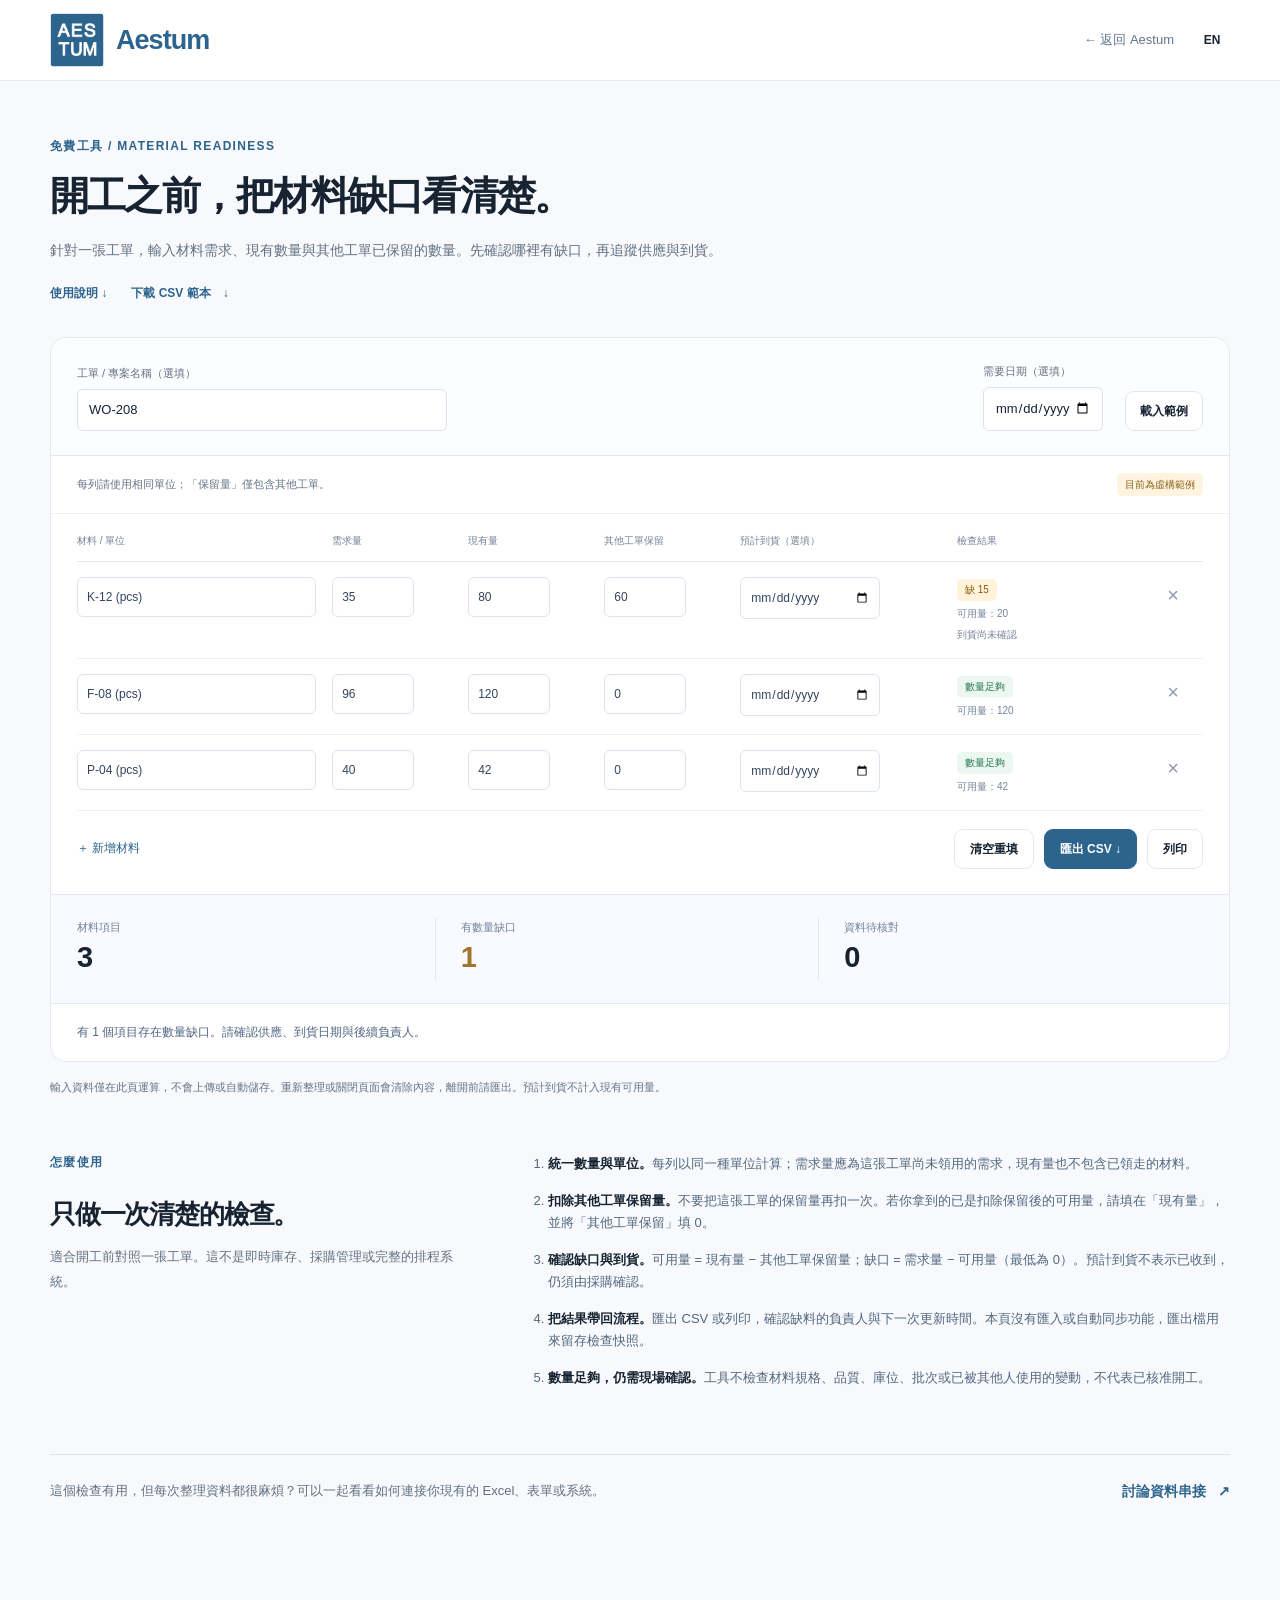
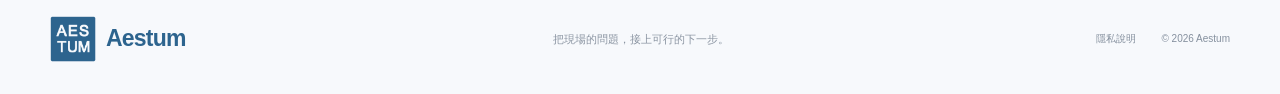
==== commit e521b01b: "Lighten web branding to a balanced medium blue" ====
--- a/material-check.html
+++ b/material-check.html
@@ -1,6 +1,6 @@
 <!doctype html>
-<html lang="zh-Hant"><head><meta charset="utf-8"><meta name="viewport" content="width=device-width, initial-scale=1"><meta name="description" content="Aestum 免費開工前備料檢查工具。輸入工單的需求、現有量及其他工單保留量，找出材料缺口並匯出 CSV。資料僅在瀏覽器運算。"><meta name="theme-color" content="#f7f9fc"><title>免費備料檢查工具 — Aestum</title><link rel="icon" href="assets/favicon.svg" type="image/svg+xml"><link rel="stylesheet" href="styles.css"><script src="site.js" defer></script><script src="material-check.js" defer></script></head>
-<body class="tool-page"><a class="skip-link" href="#main" data-i18n="skip">跳至主要內容</a><header class="site-header"><div class="container nav-wrap"><a class="brand" href="index.html" aria-label="Aestum 首頁" data-i18n-aria="brandHome"><span class="brand-logo"><img src="assets/aestum-logo.png" alt="" width="1024" height="1024"></span><span class="brand-wordmark">Aestum</span></a><div class="nav-actions"><a class="tool-nav-link" href="index.html#resources" data-i18n="backToSite">← 返回 Aestum</a><button class="lang-toggle" type="button" aria-label="Switch to English">EN</button></div></div></header>
+<html lang="zh-Hant"><head><meta charset="utf-8"><meta name="viewport" content="width=device-width, initial-scale=1"><meta name="description" content="Aestum 免費開工前備料檢查工具。輸入工單的需求、現有量及其他工單保留量，找出材料缺口並匯出 CSV。資料僅在瀏覽器運算。"><meta name="theme-color" content="#f7f9fc"><title>免費備料檢查工具 — Aestum</title><link rel="icon" href="assets/favicon.svg?v=2d648e" type="image/svg+xml"><link rel="stylesheet" href="styles.css"><script src="site.js" defer></script><script src="material-check.js" defer></script></head>
+<body class="tool-page"><a class="skip-link" href="#main" data-i18n="skip">跳至主要內容</a><header class="site-header"><div class="container nav-wrap"><a class="brand" href="index.html" aria-label="Aestum 首頁" data-i18n-aria="brandHome"><span class="brand-logo"><img src="assets/aestum-logo-web.svg" alt="" width="1024" height="1024"></span><span class="brand-wordmark">Aestum</span></a><div class="nav-actions"><a class="tool-nav-link" href="index.html#resources" data-i18n="backToSite">← 返回 Aestum</a><button class="lang-toggle" type="button" aria-label="Switch to English">EN</button></div></div></header>
 <main class="tool-main container" id="main"><div class="tool-heading"><span class="eyebrow" data-i18n="toolEyebrow">免費工具 / MATERIAL READINESS</span><h1 data-i18n="toolPageTitle">開工之前，把材料缺口看清楚。</h1><p data-i18n="toolPageIntro">針對一張工單，輸入材料需求、現有數量與其他工單已保留的數量。先確認哪裡有缺口，再追蹤供應與到貨。</p></div><div class="tool-top-links"><a class="text-link" href="#guide" data-i18n="readGuide">使用說明 ↓</a><a class="text-link" href="assets/material-readiness-template.csv" download data-i18n="resourceDownload">下載 CSV 範本 <span aria-hidden="true">↓</span></a></div>
 <section class="tool-workspace" aria-label="備料檢查表" data-i18n-aria="toolWorkspaceLabel"><div class="tool-job"><div class="job-name-field"><label for="job-name" data-i18n="jobLabel">工單 / 專案名稱（選填）</label><input id="job-name" type="text" maxlength="120" value="WO-208"></div><div><label for="needed-date" data-i18n="neededDateLabel">需要日期（選填）</label><input id="needed-date" type="date" min="2000-01-01" max="2100-12-31"></div><button id="load-sample" class="button button-secondary" type="button" data-i18n="loadSample">載入範例</button></div>
 <div class="tool-data-notice"><span data-i18n="unitsNote">每列請使用相同單位；「保留量」僅包含其他工單。</span><span class="tool-sample-badge" id="sample-indicator" data-i18n="sampleIndicator">目前為虛構範例</span></div>
@@ -9,4 +9,4 @@
 <div class="tool-summary"><div><span data-i18n="totalItems">材料項目</span><strong id="total-count">0</strong></div><div class="summary-short"><span data-i18n="shortageItems">有數量缺口</span><strong id="shortage-count">0</strong></div><div><span data-i18n="verifyItems">資料待核對</span><strong id="invalid-count">0</strong></div></div><p id="result-note" class="tool-result-note" role="status" aria-live="polite"></p></section>
 <p class="tool-privacy-note" data-i18n="toolPrivacy">輸入資料僅在此頁運算，不會上傳或自動儲存。重新整理或關閉頁面會清除內容，離開前請匯出。預計到貨不計入現有可用量。</p><noscript><p class="noscript-note">請啟用 JavaScript 使用試算；你仍可下載 CSV 範本並閱讀下方說明。 / Enable JavaScript to use the calculator.</p></noscript>
 <section class="tool-guide" id="guide"><div><span class="eyebrow" data-i18n="guideEyebrow">怎麼使用</span><h2 data-i18n="guideTitle">只做一次清楚的檢查。</h2><p data-i18n="guideIntro">適合開工前對照一張工單。這不是即時庫存、採購管理或完整的排程系統。</p></div><ol class="guide-steps"><li data-i18n="guide1"><b>統一數量與單位。</b>每列以同一種單位計算；需求量應為這張工單尚未領用的需求，現有量也不包含已領走的材料。</li><li data-i18n="guide2"><b>扣除其他工單保留量。</b>不要把這張工單的保留量再扣一次。若你拿到的已是扣除保留後的可用量，請填在「現有量」，並將「其他工單保留」填 0。</li><li data-i18n="guide3"><b>確認缺口與到貨。</b>可用量 = 現有量 − 其他工單保留量；缺口 = 需求量 − 可用量（最低為 0）。預計到貨不表示已收到，仍須由採購確認。</li><li data-i18n="guide4"><b>把結果帶回流程。</b>匯出 CSV 或列印，確認缺料的負責人與下一次更新時間。本頁沒有匯入或自動同步功能，匯出檔用來留存檢查快照。</li><li data-i18n="guide5"><b>數量足夠，仍需現場確認。</b>工具不檢查材料規格、品質、庫位、批次或已被其他人使用的變動，不代表已核准開工。</li></ol><div class="tool-guide-callout"><p data-i18n="toolCtaText">這個檢查有用，但每次整理資料都很麻煩？可以一起看看如何連接你現有的 Excel、表單或系統。</p><a class="text-link" href="index.html?topic=materials#contact" data-i18n="toolCta">討論資料串接 <span aria-hidden="true">↗</span></a></div></section></main>
-<footer class="site-footer container"><a class="brand" href="index.html" aria-label="Aestum 首頁" data-i18n-aria="brandHome"><span class="brand-logo"><img src="assets/aestum-logo.png" alt="" width="1024" height="1024"></span><span class="brand-wordmark">Aestum</span></a><span data-i18n="footerLine">把現場的問題，接上可行的下一步。</span><div><a href="privacy.html" data-i18n="privacyLink">隱私說明</a><span>© 2026 Aestum</span></div></footer></body></html>
+<footer class="site-footer container"><a class="brand" href="index.html" aria-label="Aestum 首頁" data-i18n-aria="brandHome"><span class="brand-logo"><img src="assets/aestum-logo-web.svg" alt="" width="1024" height="1024"></span><span class="brand-wordmark">Aestum</span></a><span data-i18n="footerLine">把現場的問題，接上可行的下一步。</span><div><a href="privacy.html" data-i18n="privacyLink">隱私說明</a><span>© 2026 Aestum</span></div></footer></body></html>
--- a/styles.css
+++ b/styles.css
@@ -1,6 +1,6 @@
-:root{--ink:#172331;--muted:#647181;--blue:#1765df;--blue-dark:#1053bc;--line:#e3e8ef;--surface:#f5f7fa;--soft-blue:#edf4ff;--green:#197b61;--amber:#966008;--radius:22px;--font:Inter,-apple-system,BlinkMacSystemFont,"Segoe UI","Noto Sans TC","Microsoft JhengHei",sans-serif}
+:root{--ink:#172331;--muted:#647181;--brand-blue:#2d648e;--blue:var(--brand-blue);--blue-dark:#245375;--line:#e3e8ef;--surface:#f5f7fa;--soft-blue:#edf4ff;--green:#197b61;--amber:#966008;--radius:22px;--font:Inter,-apple-system,BlinkMacSystemFont,"Segoe UI","Noto Sans TC","Microsoft JhengHei",sans-serif}
 *{box-sizing:border-box}html{scroll-behavior:smooth;scroll-padding-top:100px}body{margin:0;background:#fff;color:var(--ink);font-family:var(--font);font-size:16px;line-height:1.7;-webkit-font-smoothing:antialiased}a{color:inherit;text-decoration:none}button,input,select,textarea{font:inherit}button,a,input,textarea,select{-webkit-tap-highlight-color:transparent}button{cursor:pointer}button:disabled{cursor:default;opacity:.55}a,button{touch-action:manipulation}button:focus-visible,a:focus-visible,input:focus-visible,select:focus-visible,textarea:focus-visible,summary:focus-visible,[tabindex="0"]:focus-visible{outline:3px solid #75a7f3;outline-offset:5px}button{color:inherit}h1,h2,h3,h4,p{margin:0}h1,h2,h3,h4{line-height:1.3;letter-spacing:-.035em}p{overflow-wrap:break-word}svg{display:block}img{max-width:100%}[hidden]{display:none!important}.container{width:min(1180px,calc(100% - 80px));margin-inline:auto}.text-blue{color:var(--blue)}.skip-link{position:fixed;z-index:100;left:18px;top:-80px;background:var(--ink);color:white;padding:10px 20px;border-radius:8px}.skip-link:focus{top:12px}
-.site-header{position:sticky;top:0;background:rgba(255,255,255,.94);backdrop-filter:blur(20px);border-bottom:1px solid rgba(227,232,239,.8);z-index:30}.nav-wrap{min-height:80px;display:flex;align-items:center;justify-content:space-between;gap:24px}.brand{font-size:26px;font-weight:700;letter-spacing:-1.2px;display:inline-flex;align-items:center;line-height:1;white-space:nowrap}.desktop-nav{display:flex;gap:30px;font-size:14px;font-weight:500}.desktop-nav a{color:#4e5a68;transition:color .2s}.desktop-nav a:hover,.text-link:hover{color:var(--blue-dark)}.nav-actions{display:flex;align-items:center;gap:20px}.lang-toggle{padding:8px 4px;border:0;background:transparent;font-size:12px;font-weight:600;min-width:36px}.button{display:inline-flex;align-items:center;justify-content:center;gap:20px;background:var(--blue);color:#fff;border:1px solid var(--blue);border-radius:9px;padding:13px 23px;font-weight:600;font-size:15px;line-height:1.5;min-height:49px;transition:background .2s,transform .2s,box-shadow .2s}.button:hover{background:var(--blue-dark);border-color:var(--blue-dark);box-shadow:0 5px 16px #1765df1a;transform:translateY(-1px)}.button-small{padding:9px 16px;min-height:40px;font-size:13px;gap:17px}.button-secondary{background:white;color:var(--ink);border-color:var(--line)}.button-secondary:hover{background:var(--surface);border-color:#bac8db}.menu-toggle{display:none;width:38px;height:40px;border:0;background:none;padding:10px 4px}.menu-toggle span{display:block;height:2px;background:var(--ink);margin:6px 0;border-radius:2px}.mobile-nav{padding:8px 24px 20px;border-top:1px solid var(--line)}.mobile-nav a{display:block;padding:10px 0;font-size:15px}
+.site-header{position:sticky;top:0;background:rgba(255,255,255,.94);backdrop-filter:blur(20px);border-bottom:1px solid rgba(227,232,239,.8);z-index:30}.nav-wrap{min-height:80px;display:flex;align-items:center;justify-content:space-between;gap:24px}.brand{font-size:26px;font-weight:700;letter-spacing:-1.2px;display:inline-flex;align-items:center;line-height:1;white-space:nowrap}.desktop-nav{display:flex;gap:30px;font-size:14px;font-weight:500}.desktop-nav a{color:#4e5a68;transition:color .2s}.desktop-nav a:hover,.text-link:hover{color:var(--blue-dark)}.nav-actions{display:flex;align-items:center;gap:20px}.lang-toggle{padding:8px 4px;border:0;background:transparent;font-size:12px;font-weight:600;min-width:36px}.button{display:inline-flex;align-items:center;justify-content:center;gap:20px;background:var(--blue);color:#fff;border:1px solid var(--blue);border-radius:9px;padding:13px 23px;font-weight:600;font-size:15px;line-height:1.5;min-height:49px;transition:background .2s,transform .2s,box-shadow .2s}.button:hover{background:var(--blue-dark);border-color:var(--blue-dark);box-shadow:0 5px 16px #2d648e1a;transform:translateY(-1px)}.button-small{padding:9px 16px;min-height:40px;font-size:13px;gap:17px}.button-secondary{background:white;color:var(--ink);border-color:var(--line)}.button-secondary:hover{background:var(--surface);border-color:#bac8db}.menu-toggle{display:none;width:38px;height:40px;border:0;background:none;padding:10px 4px}.menu-toggle span{display:block;height:2px;background:var(--ink);margin:6px 0;border-radius:2px}.mobile-nav{padding:8px 24px 20px;border-top:1px solid var(--line)}.mobile-nav a{display:block;padding:10px 0;font-size:15px}
 .hero{display:grid;grid-template-columns:1fr 1.05fr;align-items:center;gap:40px;min-height:695px;padding-block:86px 96px}.eyebrow{display:flex;align-items:center;gap:12px;color:var(--blue);font-size:12px;font-weight:650;letter-spacing:.11em;line-height:1.6;margin-bottom:24px}.eyebrow-line{width:24px;height:2px;background:var(--blue)}h1{font-size:clamp(40px,4.1vw,58px);font-weight:650;line-height:1.3;letter-spacing:-.065em}.hero-description{font-size:16px;line-height:1.95;color:var(--muted);margin-top:25px;max-width:455px}.hero-actions{display:flex;align-items:center;gap:28px;margin-top:31px;flex-wrap:wrap}.text-link{display:inline-flex;align-items:center;gap:12px;font-size:14px;font-weight:600;color:var(--blue);line-height:1.6}.hero-footnote{font-size:12px;color:#747f8b;margin-top:22px}.hero-visual{position:relative;padding:30px 0 32px 8px;isolation:isolate}.hero-visual:before{content:"";position:absolute;inset:-50px -24px -55px -40px;border-radius:50%;background:radial-gradient(ellipse,#e6effe8a 0%,#f5f8fc77 47%,transparent 70%);z-index:-2}.orbit{position:absolute;border:1px solid #e2eaf480;border-radius:50%;z-index:-1;pointer-events:none}.orbit-one{inset:-22px 0 -12px -20px;transform:rotate(-18deg)}.orbit-two{inset:12px -12px 5px -45px;transform:rotate(19deg)}.workspace-preview{border:1px solid #e2e7ef;border-radius:15px;background:#fff;box-shadow:0 25px 75px #243e6812,0 6px 15px #1d335407;transform:rotate(-1.5deg);overflow:hidden}.preview-top{padding:17px 22px;display:flex;align-items:center;justify-content:space-between;border-bottom:1px solid #edf0f5}.preview-brand{display:flex;align-items:center;gap:9px;font-size:11px;font-weight:650}.mini-mark{display:inline-flex;align-items:center;justify-content:center;width:21px;height:21px;background:var(--blue);color:#fff;border-radius:5px;font-size:12px}.sample-label{font-size:10px;letter-spacing:.02em;color:#728090;border:1px solid #e6eaf0;border-radius:5px;padding:3px 7px;white-space:nowrap}.preview-heading{display:flex;align-items:center;justify-content:space-between;padding:24px 24px 17px}.micro-label{font-size:10px;letter-spacing:.09em;color:#6e7b8d;font-weight:550}.preview-heading h2{font-size:22px;margin-top:6px;font-weight:650}.preview-date{font-size:10px;color:#8b94a0}.preview-metrics{display:grid;grid-template-columns:repeat(3,1fr);margin:0 24px 19px;padding:16px;background:#f7f9fc;border-radius:9px}.preview-metrics>div{padding:0 14px;border-right:1px solid #e5eaf1}.preview-metrics>div:first-child{padding-left:0}.preview-metrics>div:last-child{border:0;padding-right:0}.preview-metrics span{font-size:10px;display:block;color:var(--muted)}.preview-metrics strong{display:flex;align-items:center;gap:9px;margin-top:2px;font-size:29px;line-height:1.3;font-weight:550;letter-spacing:-1px}.preview-metrics .metric-dot{width:5px;height:5px;border-radius:50%}.amber{background:#d59c3e}.blue{background:#5a8bea}.green{background:#51a389}.preview-task{display:flex;align-items:center;gap:12px;margin:0 24px;padding:14px 0;border-bottom:1px solid #edf0f5}.preview-task:last-of-type{border:0}.preview-task>div{flex:1;min-width:0}.preview-task b{font-weight:600;font-size:11px;display:block;line-height:1.6}.preview-task p{font-size:10px;color:#7b8694;margin-top:2px}.task-icon{width:32px;height:32px;border-radius:8px;display:grid;place-items:center;flex-shrink:0}.task-icon svg{width:19px;height:19px;stroke:currentColor;fill:none;stroke-width:1.5;stroke-linecap:round;stroke-linejoin:round}.amber-icon{background:#fff5e6;color:#b28230}.blue-icon{background:#edf3ff;color:#4b7ecc}.gray-icon{background:#f0f3f7;color:#697c92}.pill{display:inline-flex;align-items:center;justify-content:center;font-size:10px;font-weight:500;padding:3px 8px;border-radius:5px;white-space:nowrap;line-height:1.6}.pill-amber{background:#fff3db;color:#8b5907}.pill-blue{background:#eef3fe;color:#3968b7}.pill-gray{background:#f1f3f7;color:#627082}.pill-green{background:#edf7f2;color:#287956}.preview-bottom{display:flex;align-items:center;gap:7px;font-size:10px;color:#738295;padding:15px 24px}.status-dot{width:5px;height:5px;border-radius:50%;background:#66a989}.floating-note{position:absolute;bottom:7px;right:20px;display:flex;align-items:center;gap:11px;background:white;box-shadow:0 12px 32px #283f6912;border:1px solid #e8edf4;border-radius:12px;padding:14px 21px;transform:rotate(1deg)}.note-check{width:28px;height:28px;border-radius:50%;display:grid;place-items:center;background:#eaf5ef;color:#2b9067;font-size:14px}.floating-note strong,.floating-note span:not(.note-check){display:block;font-size:11px}.floating-note strong{font-weight:600}.floating-note span:not(.note-check){font-size:10px;color:var(--muted);margin-top:2px}
 .context-strip{background:#fafbfd;border-block:1px solid #edf0f5}.context-inner{display:flex;align-items:center;justify-content:space-between;padding-block:25px;gap:24px}.context-inner p{font-size:13px;font-weight:600;color:#5b6979}.context-inner>div{display:flex;align-items:center;gap:24px;font-size:12px;color:#778190}.context-inner i{width:3px;height:3px;background:#aeb8c5;border-radius:50%}.section{padding-block:104px}.section-heading{display:flex;justify-content:space-between;align-items:flex-end;gap:30px;margin-bottom:42px}.section-heading .eyebrow,.resource-copy .eyebrow,.about-heading .eyebrow,.contact-section .eyebrow{margin-bottom:15px}h2{font-size:36px;font-weight:600;line-height:1.4;letter-spacing:-.045em}.section-heading>p{font-size:14px;color:var(--muted);line-height:1.9;padding-bottom:4px}.scenario-tabs{display:grid;grid-template-columns:repeat(4,1fr);border-bottom:1px solid var(--line);margin-bottom:0}.scenario-tabs button{border:0;background:none;display:flex;gap:14px;align-items:center;padding:20px 12px;font-size:14px;font-weight:550;color:var(--muted);position:relative}.scenario-tabs button>span:first-child{font-size:10px;color:#8b98aa;font-weight:500;letter-spacing:.03em}.scenario-tabs button[aria-selected="true"]{color:var(--blue)}.scenario-tabs button[aria-selected="true"]:after{content:"";height:3px;position:absolute;bottom:-1px;left:0;right:0;background:var(--blue);border-radius:2px}.scenario-tabs button:hover{background:#f8faff}.scenario-panel{display:grid;grid-template-columns:.83fr 1fr;gap:66px;padding:43px 40px;background:#f7f9fc;border:1px solid #e8edf3;border-top:0;border-radius:0 0 16px 16px;align-items:center;min-height:458px}.scenario-number{font-size:10px;color:#73839b;letter-spacing:.14em;font-weight:600;display:block;margin-bottom:18px}.scenario-copy h3{font-size:29px;line-height:1.5;font-weight:600;margin-bottom:16px}.scenario-copy>p{font-size:14px;color:var(--muted);line-height:1.95}.scenario-outcome{border-left:2px solid #b9cdeb;padding-left:15px;margin:23px 0}.scenario-outcome p{font-size:12px;color:#53647a;margin-top:6px;line-height:1.8}.demo-surface{background:white;border:1px solid #e2e8f1;border-radius:12px;box-shadow:0 8px 25px #273d5c05;overflow:hidden}.demo-header{display:flex;justify-content:space-between;align-items:center;gap:12px;padding:18px 20px;border-bottom:1px solid #edf0f5}.demo-header strong{font-size:12px;font-weight:600}.capacity-chart{padding:25px 23px 19px}.chart-scale{display:flex;justify-content:space-between;font-size:10px;color:#8a95a3;margin-bottom:22px}.chart-row{margin-bottom:19px}.chart-row>div:first-child{display:flex;justify-content:space-between;font-size:12px;margin-bottom:8px}.chart-row b{font-weight:600;font-size:12px}.chart-row small{font-weight:400;color:#8b96a4}.chart-track{height:13px;background:#f0f3f8;position:relative;border-radius:3px}.chart-track>span{display:block;width:var(--bar);background:#80a9e7;height:100%;border-radius:3px}.chart-track>i{position:absolute;left:80%;height:21px;top:-4px;width:1px;background:#93a1b4}.overloaded .chart-track>span{background:#dcb777}.overloaded>div:first-child>span{color:#956d2f}.exception-note{margin:0 20px 19px;background:#fff9ef;border:1px solid #f7ecd8;border-radius:8px;display:flex;align-items:flex-start;gap:11px;padding:13px}.exception-symbol{flex-shrink:0;border:1px solid #c79848;border-radius:50%;width:17px;height:17px;line-height:15px;font-size:11px;text-align:center;color:#ad7c2b;margin-top:2px}.exception-note b{font-size:11px;font-weight:600;color:#8b672f}.exception-note p{font-size:10px;color:#917c5c;margin-top:4px}.demo-footnote{font-size:10px;color:#7f8b9b;padding:0 20px 17px;line-height:1.8}.examples-note{text-align:center;color:#87909b;font-size:11px;margin-top:19px}.material-equation{display:flex;align-items:center;justify-content:space-around;padding:24px 14px}.material-equation>div{display:flex;flex-direction:column;text-align:center}.material-equation>span{color:#a4aeba}.material-equation div>span{font-size:10px;color:var(--muted)}.material-equation strong{font-size:29px;font-weight:550;line-height:1.5}.equation-result strong{color:var(--blue)}.demo-table{margin:0 20px 20px}.demo-table-row{display:grid;grid-template-columns:1fr .7fr .8fr;gap:12px;padding:11px 3px;font-size:11px;border-bottom:1px solid #edf0f5;align-items:center}.demo-table-row .pill{justify-self:start}.table-heading{font-size:10px;color:#8a94a1}.handoff-detail{padding:22px}.handoff-detail h4{font-size:19px;margin:15px 0 22px}.detail-pair{display:flex;justify-content:space-between;padding:10px 0;border-bottom:1px solid #eef1f6;font-size:11px}.detail-pair>span{color:var(--muted)}.event-line{display:flex;gap:12px;margin-top:19px;align-items:flex-start}.event-line>i{width:8px;height:8px;border-radius:50%;background:#b7cce9;margin-top:5px;flex-shrink:0}.event-line b{display:block;font-size:11px;font-weight:500}.event-line div>span{display:block;font-size:10px;color:#8b97a5;margin-top:3px}.brief-item{margin:0 20px;display:flex;gap:14px;padding:18px 0;border-bottom:1px solid #edf0f5}.brief-item>span{font-size:10px;color:#7091c2;margin-top:3px}.brief-item b{font-size:12px;font-weight:600}.brief-item p{font-size:11px;color:var(--muted);margin-top:3px}.brief-item small{font-size:9px;color:#8b97a5}.review-note{margin:17px 20px 12px;font-size:10px;color:#48648b;background:#f2f6fc;border-radius:6px;padding:10px 12px}
 .resource-section{background:#f4f7fb;border-block:1px solid #ebeff5;padding-block:85px}.resource-layout{display:grid;grid-template-columns:1.15fr .85fr;gap:110px;align-items:center}.resource-copy h2{font-size:39px}.resource-copy>p{font-size:14px;color:var(--muted);line-height:1.95;max-width:470px;margin-top:21px}.check-list{list-style:none;padding:0;margin:22px 0 26px;display:grid;gap:8px;font-size:13px;color:#536173}.check-list li:before{content:"✓";color:var(--blue);margin-right:12px;font-size:12px}.resource-actions{display:flex;align-items:center;gap:24px;flex-wrap:wrap}.small-note,.resource-copy .small-note{font-size:11px;color:#7a8594;line-height:1.8;margin-top:16px}.tool-preview{display:block;background:white;border:1px solid #e1e7ef;border-radius:18px;padding:29px 32px;box-shadow:0 18px 45px #233e6310;transition:transform .2s,box-shadow .2s}.tool-preview:hover{transform:translateY(-4px);box-shadow:0 23px 55px #233e6318}.tool-preview-top{display:flex;justify-content:space-between;align-items:center;margin-bottom:33px}.tool-preview-top svg{width:43px;height:43px;stroke:#6289c4;fill:#f4f8ff;stroke-width:1.5}.free-tag{color:var(--blue);background:#edf4ff;border-radius:5px;padding:5px 10px;font-size:10px}.tool-preview h3{font-size:25px;margin:10px 0 8px;font-weight:600}.tool-preview>p{font-size:13px;color:var(--muted);margin-bottom:21px}.tool-sample-row{display:flex;justify-content:space-between;align-items:center;padding:12px 0;border-bottom:1px solid #eff2f6;font-size:12px;color:#536173}.tool-check{color:var(--green);font-size:13px;padding-right:8px}.tool-preview-bottom{display:flex;justify-content:space-between;align-items:center;margin-top:23px;font-size:10px;color:#85909e}.round-arrow{display:grid;place-items:center;border-radius:50%;background:#f0f5fe;color:var(--blue);width:30px;height:30px;font-size:17px}.steps{display:grid;grid-template-columns:repeat(3,1fr);gap:45px;padding-top:7px}.steps article{border-top:1px solid #d7e0eb;padding-top:24px}.step-number{font-size:12px;color:var(--blue);font-weight:550;display:inline-block;margin-bottom:24px}.steps h3{font-size:21px;font-weight:600;margin-bottom:14px}.steps p{color:var(--muted);font-size:13px;line-height:1.95}.step-output{display:block;font-size:11px;color:#41618b;margin-top:23px}.about-section{background:#f8f9fb;border-block:1px solid #edf0f4;padding-block:86px}.about-layout{display:grid;grid-template-columns:1fr 1.05fr;gap:100px}.founder-signature{display:flex;align-items:center;gap:13px;margin:32px 0 21px}.avatar-monogram{height:44px;width:44px;display:grid;place-items:center;background:#e8edf4;color:#566a85;border-radius:50%;font-size:14px;letter-spacing:-1px}.founder-signature strong{font-size:15px;font-weight:600;display:block}.founder-signature div>span{font-size:10px;color:#7c8795;display:block}.about-lead{font-size:15px;color:#4e5e72;line-height:1.95;margin-bottom:15px}.experience-row{display:flex;gap:25px;padding:22px 0;border-bottom:1px solid #e4e9f0}.experience-row>span{font-size:10px;color:#8b9bb0;margin-top:3px}.experience-row h3{font-size:15px;font-weight:600;margin-bottom:7px;letter-spacing:-.01em}.experience-row p{font-size:12px;color:#748093;line-height:1.9}.faq-section{display:grid;grid-template-columns:1fr 1.35fr;gap:65px}.faq-section h2{font-size:31px}.faq-section .eyebrow{margin-bottom:15px}.faq-list details{border-bottom:1px solid var(--line);padding:20px 0}.faq-list details:first-child{padding-top:0}.faq-list summary{list-style:none;font-size:14px;font-weight:550;cursor:pointer;position:relative;padding-right:30px}.faq-list summary::-webkit-details-marker{display:none}.faq-list summary:after{content:"+";position:absolute;right:3px;top:-2px;color:#7b8ca4;font-size:20px;font-weight:400}.faq-list details[open] summary:after{content:"−"}.faq-list details p{font-size:13px;color:var(--muted);line-height:1.9;padding-top:15px}
@@ -19,19 +19,19 @@
 .hero-footnote,.small-note,.examples-note,.sample-label,.tool-privacy-note,.tool-data-notice,.demo-footnote,.copy-email{color:#657487}
 @media print{.material-table input{display:none}.print-value{display:block;overflow-wrap:anywhere;font-size:9px;line-height:1.6}.material-table td{padding-block:12px}}
 
-/* Existing Aestum artwork: preserve source pixels; display the square mark with its transparent margins outside the viewport. */
-.brand{display:inline-flex;align-items:center;line-height:1;flex-shrink:0}.brand-logo{display:block;position:relative;overflow:hidden;width:54px;height:54px}.brand-logo img,.mini-mark img{display:block;position:absolute;max-width:none;width:161.5142%;height:161.5142%;left:-30.7571%;top:-30.7571%;object-fit:contain}.mini-mark{display:block;position:relative;overflow:hidden;flex-shrink:0;width:26px;height:26px;border-radius:0;background:transparent}.site-footer .brand-logo{width:46px;height:46px}@media(max-width:600px){.brand-logo{width:46px;height:46px}.site-footer .brand-logo{width:42px;height:42px}}
+/* Website logo: SVG uses the original PNG alpha silhouette with the selected web brand color. */
+.brand{display:inline-flex;align-items:center;line-height:1;flex-shrink:0}.brand-logo{display:block;position:relative;overflow:hidden;width:54px;height:54px}.brand-logo img,.mini-mark img{display:block;width:100%;height:100%;object-fit:contain}.mini-mark{display:block;position:relative;overflow:hidden;flex-shrink:0;width:26px;height:26px;border-radius:0;background:transparent}.site-footer .brand-logo{width:46px;height:46px}@media(max-width:600px){.brand-logo{width:46px;height:46px}.site-footer .brand-logo{width:42px;height:42px}}
 
-/* Brand palette: match the existing logo navy; keep the PNG artwork unchanged. */
-:root{--blue:#17324d;--blue-dark:#244b70;--soft-blue:#edf2f7}
-.button:hover{box-shadow:0 5px 16px #17324d1a}
+/* Medium blue web palette. Keep the original navy PNG for the existing print identity. */
+:root{--brand-blue:#2d648e;--blue:var(--brand-blue);--blue-dark:#245375;--soft-blue:#edf2f7}
+.button:hover{box-shadow:0 5px 16px #2d648e1a}
 .blue{background:#557a9d}
 .blue-icon{background:#edf2f7;color:#456f94}
 .pill-blue{background:#eef3f7;color:#365c7e}
 .chart-track>span{background:#84a2bd}
 .tool-preview-top svg{stroke:#567b9b;fill:#f4f7fa}
 .free-tag,.round-arrow{background:#edf2f7}
-.contact-email{color:#244b70}
+.contact-email{color:var(--brand-blue)}
 .contact-section{background:#eff3f7;border-color:#e2e8ee}
 .resource-section{background:#f5f7f9}
 .hero-visual:before{background:radial-gradient(ellipse,#e7edf38a 0%,#f5f7f977 47%,transparent 70%)}
@@ -40,11 +40,11 @@
 
 /* Pair the existing square logo with a readable horizontal brand name. */
 .brand{gap:12px}
-.brand-wordmark{font-size:27px;font-weight:650;letter-spacing:-.035em;color:#17324d}
+.brand-wordmark{font-size:27px;font-weight:650;letter-spacing:-.035em;color:var(--brand-blue)}
 .site-footer .brand{gap:10px}
 .site-footer .brand-wordmark{font-size:23px}
 .preview-name{display:flex;flex-direction:column;gap:2px;line-height:1.25}
-.preview-name b{font-size:12px;font-weight:650;letter-spacing:-.02em;color:#17324d}
+.preview-name b{font-size:12px;font-weight:650;letter-spacing:-.02em;color:var(--brand-blue)}
 .preview-name>span{font-size:9px;font-weight:500;color:#657487}
 @media(max-width:600px){.brand{gap:10px}.brand-wordmark{font-size:24px}.site-footer .brand-wordmark{font-size:21px}}
 @media(max-width:380px){.brand{gap:8px}.brand-logo{width:40px;height:40px}.brand-wordmark{font-size:22px}.nav-actions{gap:10px}}
